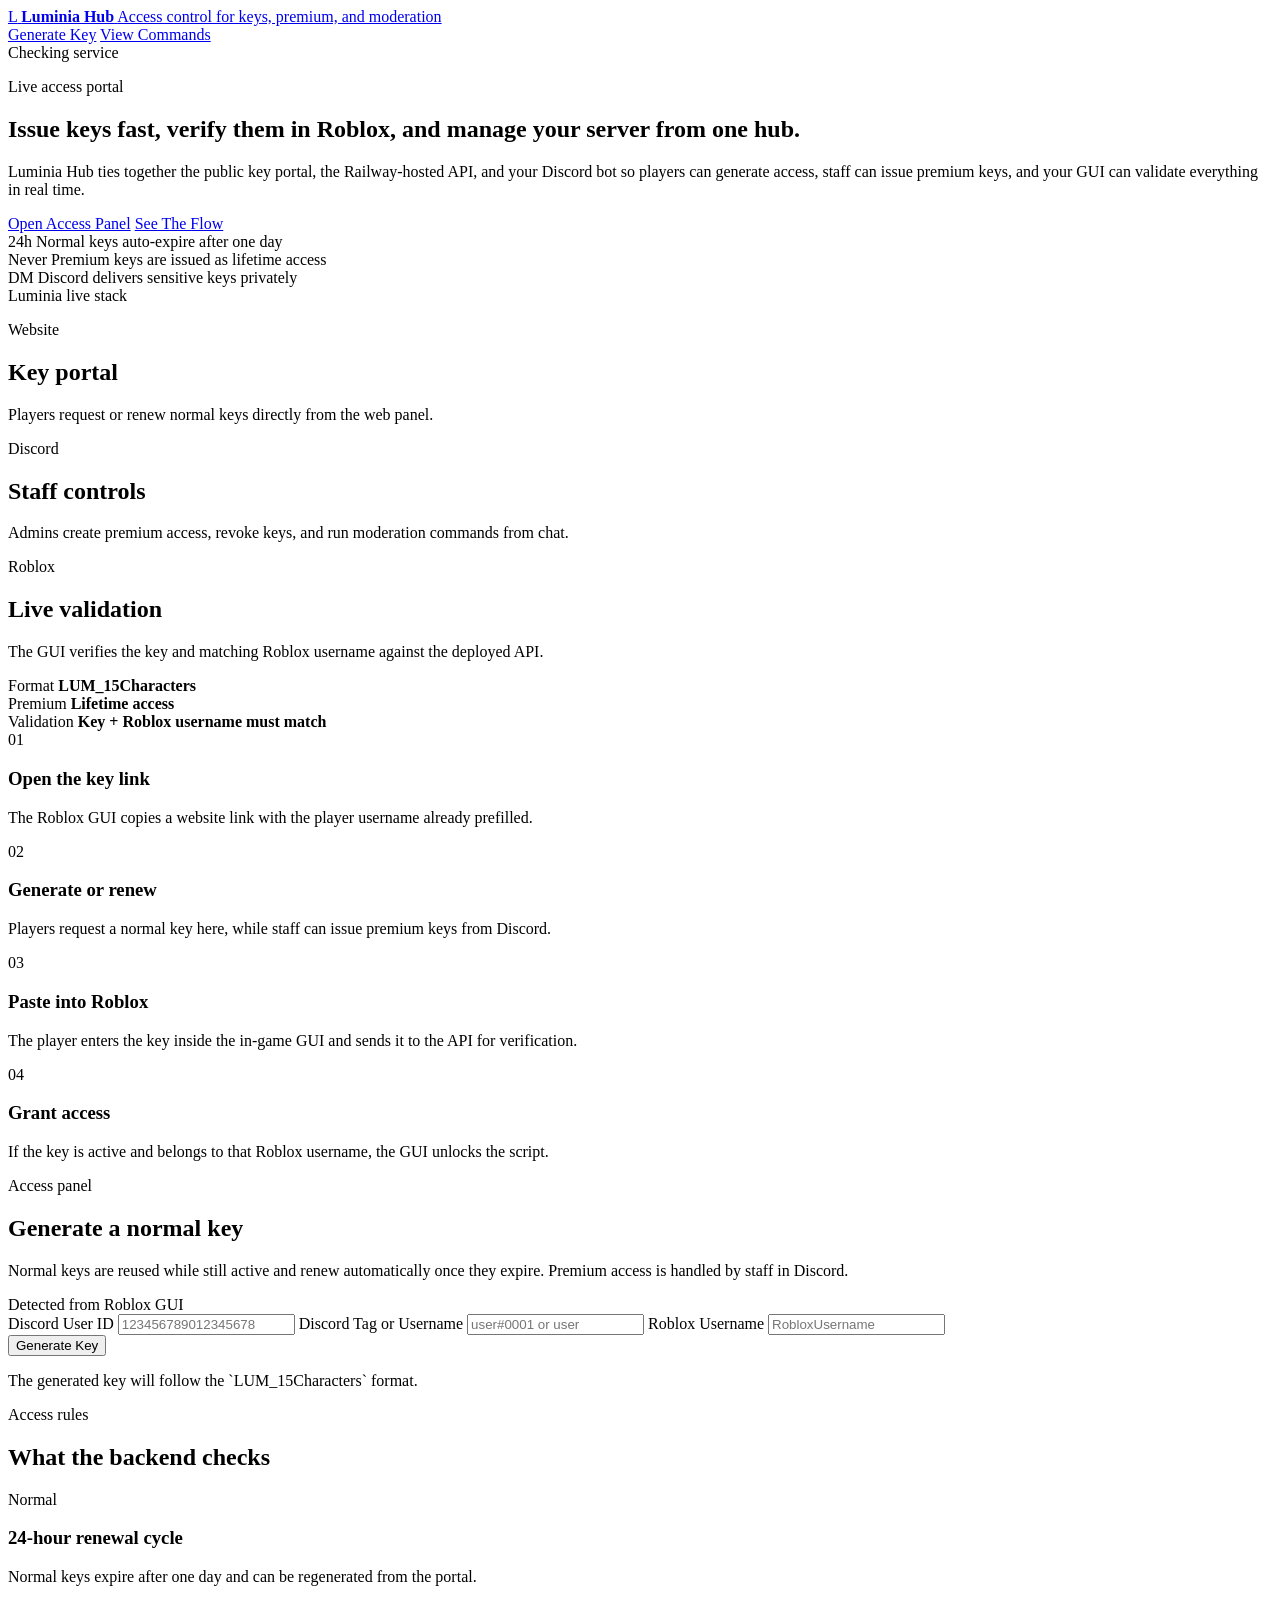
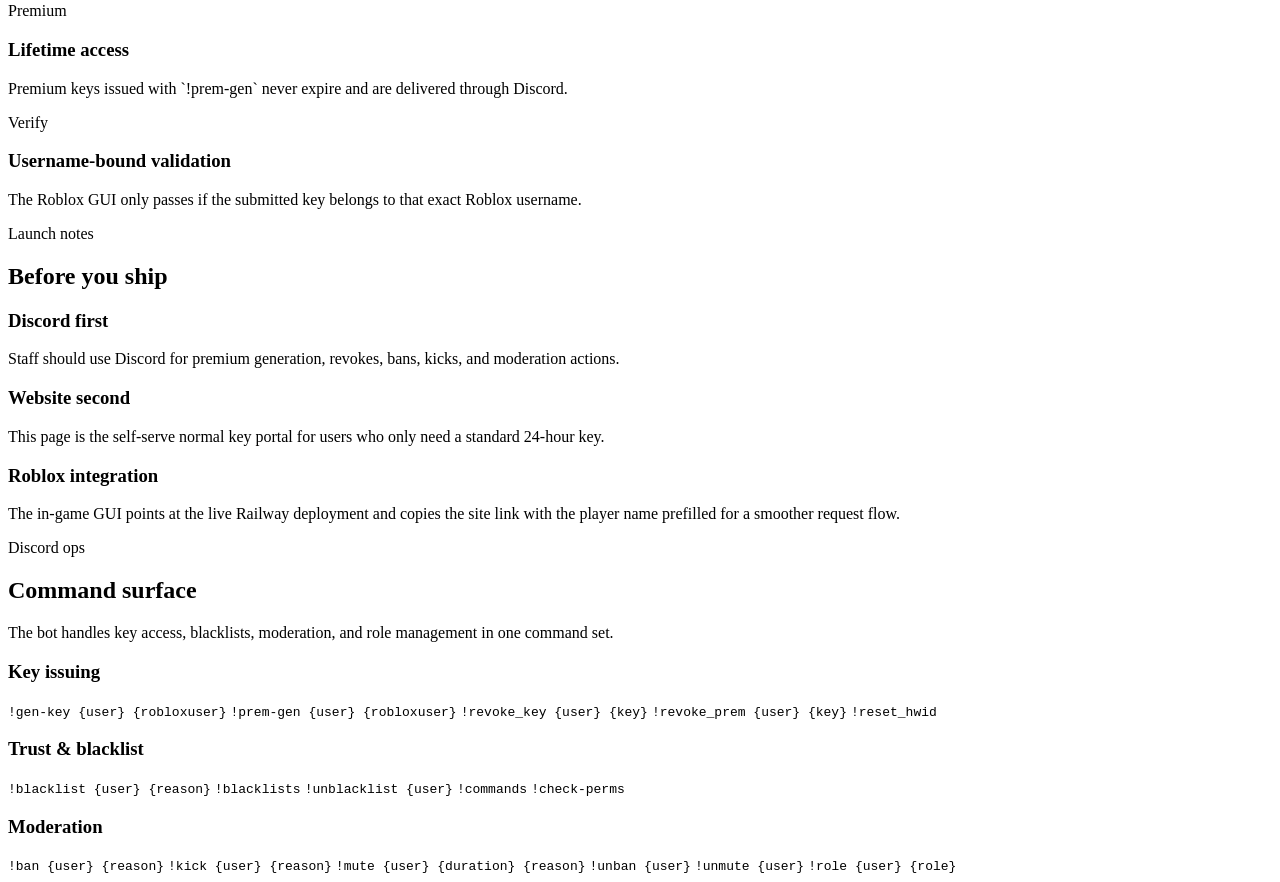
==== public/index.html @ 893cd354 "Refresh Luminia Hub website experience" ====
<!DOCTYPE html>
<html lang="en">
  <head>
    <meta charset="UTF-8" />
    <meta name="viewport" content="width=device-width, initial-scale=1.0" />
    <title>Luminia Hub</title>
    <meta
      name="description"
      content="Luminia Hub is the access portal for key generation, premium delivery, and Discord-powered moderation."
    />
    <link rel="preconnect" href="https://fonts.googleapis.com" />
    <link rel="preconnect" href="https://fonts.gstatic.com" crossorigin />
    <link
      href="https://fonts.googleapis.com/css2?family=Oxanium:wght@500;600;700;800&family=Space+Grotesk:wght@400;500;700&display=swap"
      rel="stylesheet"
    />
    <link rel="stylesheet" href="/styles.css" />
  </head>
  <body>
    <div class="page-noise"></div>
    <div class="gradient-sphere sphere-left"></div>
    <div class="gradient-sphere sphere-right"></div>

    <div class="page-shell">
      <header class="site-header">
        <a class="brand-lockup" href="/">
          <span class="brand-mark">L</span>
          <span class="brand-copy">
            <strong>Luminia Hub</strong>
            <span>Access control for keys, premium, and moderation</span>
          </span>
        </a>

        <div class="header-actions">
          <a class="link-button" href="#generate">Generate Key</a>
          <a class="link-button muted" href="#commands">View Commands</a>
          <div id="service-pill" class="service-pill loading">
            <span class="pill-dot"></span>
            <span>Checking service</span>
          </div>
        </div>
      </header>

      <main>
        <section class="hero-grid">
          <div class="hero-copy-panel reveal">
            <p class="eyebrow">Live access portal</p>
            <h1>Issue keys fast, verify them in Roblox, and manage your server from one hub.</h1>
            <p class="hero-copy">
              Luminia Hub ties together the public key portal, the Railway-hosted API, and your Discord bot so
              players can generate access, staff can issue premium keys, and your GUI can validate everything in real
              time.
            </p>

            <div class="hero-actions">
              <a class="primary-button" href="#generate">Open Access Panel</a>
              <a class="secondary-button" href="#flow">See The Flow</a>
            </div>

            <div class="stat-grid">
              <article class="stat-card">
                <span class="stat-value">24h</span>
                <span class="stat-label">Normal keys auto-expire after one day</span>
              </article>
              <article class="stat-card">
                <span class="stat-value">Never</span>
                <span class="stat-label">Premium keys are issued as lifetime access</span>
              </article>
              <article class="stat-card">
                <span class="stat-value">DM</span>
                <span class="stat-label">Discord delivers sensitive keys privately</span>
              </article>
            </div>
          </div>

          <section class="hero-console reveal delayed">
            <div class="console-window">
              <div class="console-header">
                <span class="window-dot red"></span>
                <span class="window-dot amber"></span>
                <span class="window-dot green"></span>
                <span class="window-label">Luminia live stack</span>
              </div>

              <div class="console-grid">
                <div class="console-card">
                  <p class="console-kicker">Website</p>
                  <h2>Key portal</h2>
                  <p>Players request or renew normal keys directly from the web panel.</p>
                </div>
                <div class="console-card accent">
                  <p class="console-kicker">Discord</p>
                  <h2>Staff controls</h2>
                  <p>Admins create premium access, revoke keys, and run moderation commands from chat.</p>
                </div>
                <div class="console-card">
                  <p class="console-kicker">Roblox</p>
                  <h2>Live validation</h2>
                  <p>The GUI verifies the key and matching Roblox username against the deployed API.</p>
                </div>
              </div>

              <div class="stack-trace">
                <div class="trace-line">
                  <span class="trace-label">Format</span>
                  <strong>LUM_15Characters</strong>
                </div>
                <div class="trace-line">
                  <span class="trace-label">Premium</span>
                  <strong>Lifetime access</strong>
                </div>
                <div class="trace-line">
                  <span class="trace-label">Validation</span>
                  <strong>Key + Roblox username must match</strong>
                </div>
              </div>
            </div>
          </section>
        </section>

        <section id="flow" class="flow-strip reveal delayed-more">
          <article class="flow-card">
            <span class="flow-step">01</span>
            <h3>Open the key link</h3>
            <p>The Roblox GUI copies a website link with the player username already prefilled.</p>
          </article>
          <article class="flow-card">
            <span class="flow-step">02</span>
            <h3>Generate or renew</h3>
            <p>Players request a normal key here, while staff can issue premium keys from Discord.</p>
          </article>
          <article class="flow-card">
            <span class="flow-step">03</span>
            <h3>Paste into Roblox</h3>
            <p>The player enters the key inside the in-game GUI and sends it to the API for verification.</p>
          </article>
          <article class="flow-card">
            <span class="flow-step">04</span>
            <h3>Grant access</h3>
            <p>If the key is active and belongs to that Roblox username, the GUI unlocks the script.</p>
          </article>
        </section>

        <section class="workspace-grid">
          <section id="generate" class="panel generator-panel reveal">
            <div class="panel-heading">
              <p class="panel-kicker">Access panel</p>
              <h2>Generate a normal key</h2>
              <p>
                Normal keys are reused while still active and renew automatically once they expire. Premium access is
                handled by staff in Discord.
              </p>
            </div>

            <div id="prefill-banner" class="prefill-banner hidden">
              <span class="prefill-tag">Detected from Roblox GUI</span>
              <span id="prefill-copy"></span>
            </div>

            <form id="key-form" class="form-grid">
              <label>
                <span>Discord User ID</span>
                <input id="discordUserId" name="discordUserId" placeholder="123456789012345678" required />
              </label>
              <label>
                <span>Discord Tag or Username</span>
                <input id="discordTag" name="discordTag" placeholder="user#0001 or user" required />
              </label>
              <label>
                <span>Roblox Username</span>
                <input id="robloxUser" name="robloxUser" placeholder="RobloxUsername" required />
              </label>

              <div class="form-actions">
                <button id="generate-button" type="submit">Generate Key</button>
                <p class="form-note">The generated key will follow the `LUM_15Characters` format.</p>
              </div>
            </form>

            <div id="result" class="result-card hidden"></div>
          </section>

          <div class="side-stack">
            <section class="panel info-panel reveal delayed">
              <div class="panel-heading">
                <p class="panel-kicker">Access rules</p>
                <h2>What the backend checks</h2>
              </div>

              <div class="info-list">
                <article class="info-row">
                  <span class="info-badge">Normal</span>
                  <div>
                    <h3>24-hour renewal cycle</h3>
                    <p>Normal keys expire after one day and can be regenerated from the portal.</p>
                  </div>
                </article>
                <article class="info-row">
                  <span class="info-badge premium">Premium</span>
                  <div>
                    <h3>Lifetime access</h3>
                    <p>Premium keys issued with `!prem-gen` never expire and are delivered through Discord.</p>
                  </div>
                </article>
                <article class="info-row">
                  <span class="info-badge locked">Verify</span>
                  <div>
                    <h3>Username-bound validation</h3>
                    <p>The Roblox GUI only passes if the submitted key belongs to that exact Roblox username.</p>
                  </div>
                </article>
              </div>
            </section>

            <section class="panel notes-panel reveal delayed-more">
              <div class="panel-heading">
                <p class="panel-kicker">Launch notes</p>
                <h2>Before you ship</h2>
              </div>

              <div class="note-grid">
                <article class="note-card">
                  <h3>Discord first</h3>
                  <p>Staff should use Discord for premium generation, revokes, bans, kicks, and moderation actions.</p>
                </article>
                <article class="note-card">
                  <h3>Website second</h3>
                  <p>This page is the self-serve normal key portal for users who only need a standard 24-hour key.</p>
                </article>
                <article class="note-card wide">
                  <h3>Roblox integration</h3>
                  <p>
                    The in-game GUI points at the live Railway deployment and copies the site link with the player
                    name prefilled for a smoother request flow.
                  </p>
                </article>
              </div>
            </section>
          </div>
        </section>

        <section id="commands" class="panel command-section reveal">
          <div class="panel-heading">
            <p class="panel-kicker">Discord ops</p>
            <h2>Command surface</h2>
            <p>The bot handles key access, blacklists, moderation, and role management in one command set.</p>
          </div>

          <div class="command-columns">
            <article class="command-cluster">
              <h3>Key issuing</h3>
              <code>!gen-key {user} {robloxuser}</code>
              <code>!prem-gen {user} {robloxuser}</code>
              <code>!revoke_key {user} {key}</code>
              <code>!revoke_prem {user} {key}</code>
              <code>!reset_hwid</code>
            </article>

            <article class="command-cluster">
              <h3>Trust & blacklist</h3>
              <code>!blacklist {user} {reason}</code>
              <code>!blacklists</code>
              <code>!unblacklist {user}</code>
              <code>!commands</code>
              <code>!check-perms</code>
            </article>

            <article class="command-cluster">
              <h3>Moderation</h3>
              <code>!ban {user} {reason}</code>
              <code>!kick {user} {reason}</code>
              <code>!mute {user} {duration} {reason}</code>
              <code>!unban {user}</code>
              <code>!unmute {user}</code>
              <code>!role {user} {role}</code>
            </article>
          </div>
        </section>
      </main>
    </div>

    <script src="/app.js"></script>
  </body>
  </html>
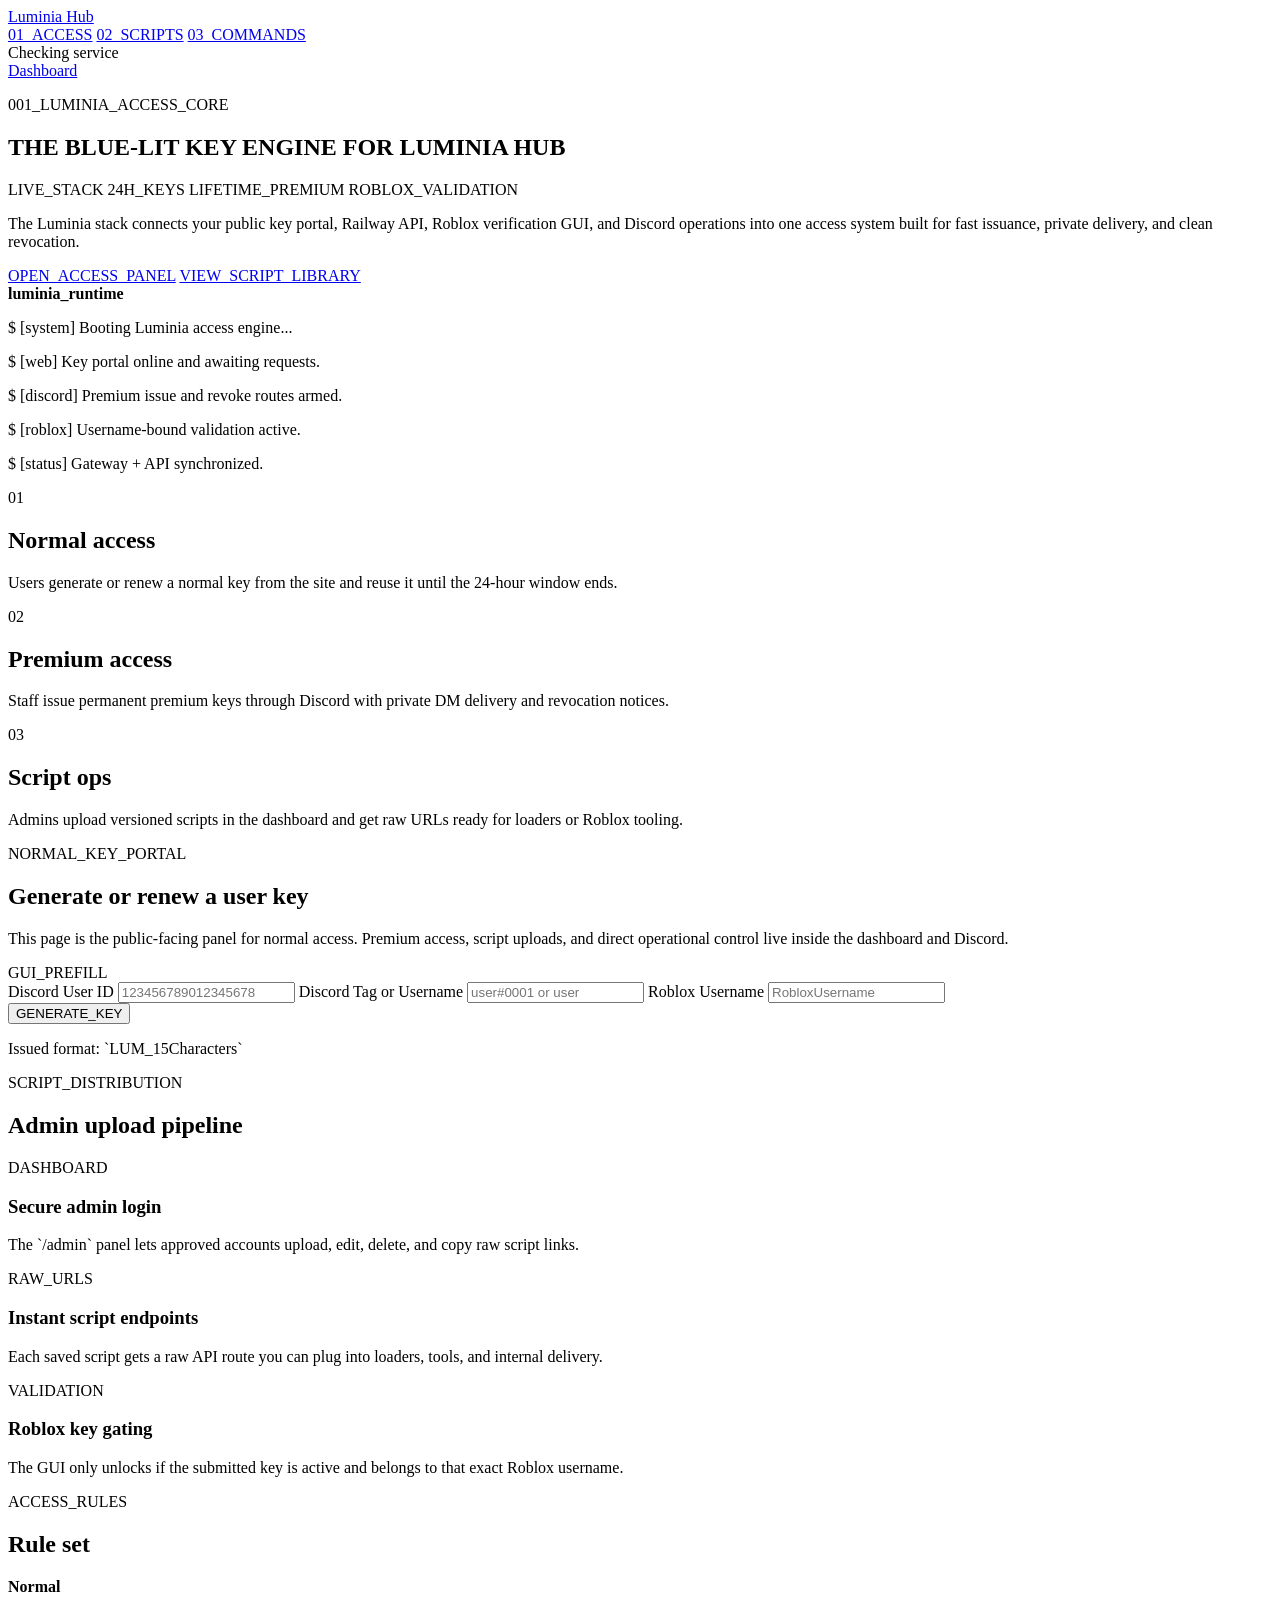
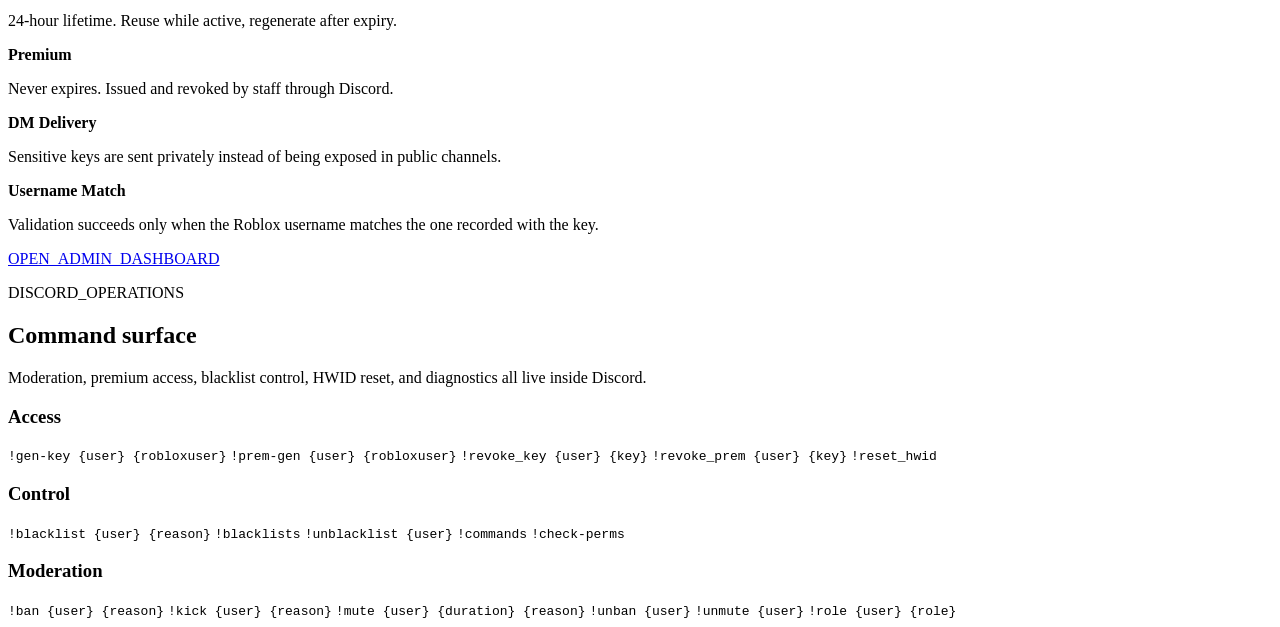
==== commit b066544b: "Build script library experience" ====
--- a/public/index.html
+++ b/public/index.html
@@ -6,158 +6,122 @@
     <title>Luminia Hub</title>
     <meta
       name="description"
-      content="Luminia Hub is the access portal for key generation, premium delivery, and Discord-powered moderation."
+      content="Luminia Hub is the blue-lit access engine for web keys, Discord administration, and Roblox validation."
     />
     <link rel="preconnect" href="https://fonts.googleapis.com" />
     <link rel="preconnect" href="https://fonts.gstatic.com" crossorigin />
     <link
-      href="https://fonts.googleapis.com/css2?family=Oxanium:wght@500;600;700;800&family=Space+Grotesk:wght@400;500;700&display=swap"
+      href="https://fonts.googleapis.com/css2?family=Oxanium:wght@500;600;700;800&family=Space+Grotesk:wght@400;500;700&family=Space+Mono:wght@400;700&display=swap"
       rel="stylesheet"
     />
     <link rel="stylesheet" href="/styles.css" />
   </head>
   <body>
-    <div class="page-noise"></div>
-    <div class="gradient-sphere sphere-left"></div>
-    <div class="gradient-sphere sphere-right"></div>
+    <div class="grid-overlay"></div>
+    <div class="blue-glow glow-left"></div>
+    <div class="blue-glow glow-right"></div>
 
     <div class="page-shell">
-      <header class="site-header">
-        <a class="brand-lockup" href="/">
-          <span class="brand-mark">L</span>
-          <span class="brand-copy">
-            <strong>Luminia Hub</strong>
-            <span>Access control for keys, premium, and moderation</span>
-          </span>
+      <header class="topbar">
+        <a class="brand" href="/">
+          <span class="brand-square"></span>
+          <span>Luminia Hub</span>
         </a>
 
-        <div class="header-actions">
-          <a class="link-button" href="#generate">Generate Key</a>
-          <a class="link-button muted" href="#commands">View Commands</a>
+        <nav class="topnav">
+          <a href="#access">01_ACCESS</a>
+          <a href="/scripts">02_SCRIPTS</a>
+          <a href="#commands">03_COMMANDS</a>
+        </nav>
+
+        <div class="topbar-actions">
           <div id="service-pill" class="service-pill loading">
             <span class="pill-dot"></span>
             <span>Checking service</span>
           </div>
+          <a class="dashboard-button" href="/admin">Dashboard</a>
         </div>
       </header>
 
       <main>
         <section class="hero-grid">
-          <div class="hero-copy-panel reveal">
-            <p class="eyebrow">Live access portal</p>
-            <h1>Issue keys fast, verify them in Roblox, and manage your server from one hub.</h1>
-            <p class="hero-copy">
-              Luminia Hub ties together the public key portal, the Railway-hosted API, and your Discord bot so
-              players can generate access, staff can issue premium keys, and your GUI can validate everything in real
-              time.
+          <div class="hero-copy reveal">
+            <p class="eyebrow">001_LUMINIA_ACCESS_CORE</p>
+            <h1>THE BLUE-LIT KEY ENGINE FOR LUMINIA HUB</h1>
+
+            <div class="hero-meta">
+              <span class="meta-live">LIVE_STACK</span>
+              <span>24H_KEYS</span>
+              <span>LIFETIME_PREMIUM</span>
+              <span>ROBLOX_VALIDATION</span>
+            </div>
+
+            <p class="hero-paragraph">
+              The Luminia stack connects your public key portal, Railway API, Roblox verification GUI, and Discord
+              operations into one access system built for fast issuance, private delivery, and clean revocation.
             </p>
 
             <div class="hero-actions">
-              <a class="primary-button" href="#generate">Open Access Panel</a>
-              <a class="secondary-button" href="#flow">See The Flow</a>
-            </div>
-
-            <div class="stat-grid">
-              <article class="stat-card">
-                <span class="stat-value">24h</span>
-                <span class="stat-label">Normal keys auto-expire after one day</span>
-              </article>
-              <article class="stat-card">
-                <span class="stat-value">Never</span>
-                <span class="stat-label">Premium keys are issued as lifetime access</span>
-              </article>
-              <article class="stat-card">
-                <span class="stat-value">DM</span>
-                <span class="stat-label">Discord delivers sensitive keys privately</span>
-              </article>
-            </div>
-          </div>
-
-          <section class="hero-console reveal delayed">
-            <div class="console-window">
-              <div class="console-header">
-                <span class="window-dot red"></span>
-                <span class="window-dot amber"></span>
-                <span class="window-dot green"></span>
-                <span class="window-label">Luminia live stack</span>
-              </div>
-
-              <div class="console-grid">
-                <div class="console-card">
-                  <p class="console-kicker">Website</p>
-                  <h2>Key portal</h2>
-                  <p>Players request or renew normal keys directly from the web panel.</p>
-                </div>
-                <div class="console-card accent">
-                  <p class="console-kicker">Discord</p>
-                  <h2>Staff controls</h2>
-                  <p>Admins create premium access, revoke keys, and run moderation commands from chat.</p>
-                </div>
-                <div class="console-card">
-                  <p class="console-kicker">Roblox</p>
-                  <h2>Live validation</h2>
-                  <p>The GUI verifies the key and matching Roblox username against the deployed API.</p>
-                </div>
-              </div>
-
-              <div class="stack-trace">
-                <div class="trace-line">
-                  <span class="trace-label">Format</span>
-                  <strong>LUM_15Characters</strong>
-                </div>
-                <div class="trace-line">
-                  <span class="trace-label">Premium</span>
-                  <strong>Lifetime access</strong>
-                </div>
-                <div class="trace-line">
-                  <span class="trace-label">Validation</span>
-                  <strong>Key + Roblox username must match</strong>
-                </div>
-              </div>
-            </div>
-          </section>
-        </section>
-
-        <section id="flow" class="flow-strip reveal delayed-more">
-          <article class="flow-card">
-            <span class="flow-step">01</span>
-            <h3>Open the key link</h3>
-            <p>The Roblox GUI copies a website link with the player username already prefilled.</p>
+              <a class="primary-button" href="#access">OPEN_ACCESS_PANEL</a>
+              <a class="secondary-button" href="/scripts">VIEW_SCRIPT_LIBRARY</a>
+            </div>
+          </div>
+
+          <aside class="hero-terminal reveal delayed">
+            <div class="terminal-window">
+              <div class="terminal-topbar">
+                <span class="terminal-dot"></span>
+                <span class="terminal-dot"></span>
+                <span class="terminal-dot"></span>
+                <strong>luminia_runtime</strong>
+              </div>
+
+              <div class="terminal-body">
+                <p>$ [system] Booting Luminia access engine...</p>
+                <p>$ [web] Key portal online and awaiting requests.</p>
+                <p>$ [discord] Premium issue and revoke routes armed.</p>
+                <p>$ [roblox] Username-bound validation active.</p>
+                <p class="terminal-success">$ [status] Gateway + API synchronized.</p>
+              </div>
+            </div>
+          </aside>
+        </section>
+
+        <section class="feature-strip reveal delayed-more">
+          <article class="feature-card">
+            <span>01</span>
+            <h2>Normal access</h2>
+            <p>Users generate or renew a normal key from the site and reuse it until the 24-hour window ends.</p>
           </article>
-          <article class="flow-card">
-            <span class="flow-step">02</span>
-            <h3>Generate or renew</h3>
-            <p>Players request a normal key here, while staff can issue premium keys from Discord.</p>
+          <article class="feature-card">
+            <span>02</span>
+            <h2>Premium access</h2>
+            <p>Staff issue permanent premium keys through Discord with private DM delivery and revocation notices.</p>
           </article>
-          <article class="flow-card">
-            <span class="flow-step">03</span>
-            <h3>Paste into Roblox</h3>
-            <p>The player enters the key inside the in-game GUI and sends it to the API for verification.</p>
+          <article class="feature-card">
+            <span>03</span>
+            <h2>Script ops</h2>
+            <p>Admins upload versioned scripts in the dashboard and get raw URLs ready for loaders or Roblox tooling.</p>
           </article>
-          <article class="flow-card">
-            <span class="flow-step">04</span>
-            <h3>Grant access</h3>
-            <p>If the key is active and belongs to that Roblox username, the GUI unlocks the script.</p>
-          </article>
-        </section>
-
-        <section class="workspace-grid">
-          <section id="generate" class="panel generator-panel reveal">
-            <div class="panel-heading">
-              <p class="panel-kicker">Access panel</p>
-              <h2>Generate a normal key</h2>
+        </section>
+
+        <section id="access" class="content-grid">
+          <section class="panel access-panel reveal">
+            <div class="panel-head">
+              <p class="eyebrow">NORMAL_KEY_PORTAL</p>
+              <h2>Generate or renew a user key</h2>
               <p>
-                Normal keys are reused while still active and renew automatically once they expire. Premium access is
-                handled by staff in Discord.
+                This page is the public-facing panel for normal access. Premium access, script uploads, and direct
+                operational control live inside the dashboard and Discord.
               </p>
             </div>
 
             <div id="prefill-banner" class="prefill-banner hidden">
-              <span class="prefill-tag">Detected from Roblox GUI</span>
+              <span class="prefill-tag">GUI_PREFILL</span>
               <span id="prefill-copy"></span>
             </div>
 
-            <form id="key-form" class="form-grid">
+            <form id="key-form" class="access-form">
               <label>
                 <span>Discord User ID</span>
                 <input id="discordUserId" name="discordUserId" placeholder="123456789012345678" required />
@@ -172,83 +136,82 @@
               </label>
 
               <div class="form-actions">
-                <button id="generate-button" type="submit">Generate Key</button>
-                <p class="form-note">The generated key will follow the `LUM_15Characters` format.</p>
+                <button id="generate-button" type="submit">GENERATE_KEY</button>
+                <p class="form-note">Issued format: `LUM_15Characters`</p>
               </div>
             </form>
 
             <div id="result" class="result-card hidden"></div>
           </section>
 
-          <div class="side-stack">
-            <section class="panel info-panel reveal delayed">
-              <div class="panel-heading">
-                <p class="panel-kicker">Access rules</p>
-                <h2>What the backend checks</h2>
-              </div>
-
-              <div class="info-list">
-                <article class="info-row">
-                  <span class="info-badge">Normal</span>
-                  <div>
-                    <h3>24-hour renewal cycle</h3>
-                    <p>Normal keys expire after one day and can be regenerated from the portal.</p>
-                  </div>
-                </article>
-                <article class="info-row">
-                  <span class="info-badge premium">Premium</span>
-                  <div>
-                    <h3>Lifetime access</h3>
-                    <p>Premium keys issued with `!prem-gen` never expire and are delivered through Discord.</p>
-                  </div>
-                </article>
-                <article class="info-row">
-                  <span class="info-badge locked">Verify</span>
-                  <div>
-                    <h3>Username-bound validation</h3>
-                    <p>The Roblox GUI only passes if the submitted key belongs to that exact Roblox username.</p>
-                  </div>
+          <div class="stacked-panels">
+            <section id="distribution" class="panel reveal delayed">
+              <div class="panel-head">
+                <p class="eyebrow">SCRIPT_DISTRIBUTION</p>
+                <h2>Admin upload pipeline</h2>
+              </div>
+
+              <div class="distribution-list">
+                <article>
+                  <span class="distribution-tag">DASHBOARD</span>
+                  <h3>Secure admin login</h3>
+                <p>The `/admin` panel lets approved accounts upload, edit, delete, and copy raw script links.</p>
+              </article>
+              <article>
+                <span class="distribution-tag">RAW_URLS</span>
+                <h3>Instant script endpoints</h3>
+                  <p>Each saved script gets a raw API route you can plug into loaders, tools, and internal delivery.</p>
+                </article>
+                <article>
+                  <span class="distribution-tag">VALIDATION</span>
+                  <h3>Roblox key gating</h3>
+                  <p>The GUI only unlocks if the submitted key is active and belongs to that exact Roblox username.</p>
                 </article>
               </div>
             </section>
 
-            <section class="panel notes-panel reveal delayed-more">
-              <div class="panel-heading">
-                <p class="panel-kicker">Launch notes</p>
-                <h2>Before you ship</h2>
-              </div>
-
-              <div class="note-grid">
-                <article class="note-card">
-                  <h3>Discord first</h3>
-                  <p>Staff should use Discord for premium generation, revokes, bans, kicks, and moderation actions.</p>
-                </article>
-                <article class="note-card">
-                  <h3>Website second</h3>
-                  <p>This page is the self-serve normal key portal for users who only need a standard 24-hour key.</p>
-                </article>
-                <article class="note-card wide">
-                  <h3>Roblox integration</h3>
-                  <p>
-                    The in-game GUI points at the live Railway deployment and copies the site link with the player
-                    name prefilled for a smoother request flow.
-                  </p>
-                </article>
+            <section class="panel reveal delayed-more">
+              <div class="panel-head">
+                <p class="eyebrow">ACCESS_RULES</p>
+                <h2>Rule set</h2>
+              </div>
+
+              <div class="rule-grid">
+                <article>
+                  <strong>Normal</strong>
+                  <p>24-hour lifetime. Reuse while active, regenerate after expiry.</p>
+                </article>
+                <article>
+                  <strong>Premium</strong>
+                  <p>Never expires. Issued and revoked by staff through Discord.</p>
+                </article>
+                <article>
+                  <strong>DM Delivery</strong>
+                  <p>Sensitive keys are sent privately instead of being exposed in public channels.</p>
+                </article>
+                <article>
+                  <strong>Username Match</strong>
+                  <p>Validation succeeds only when the Roblox username matches the one recorded with the key.</p>
+                </article>
+              </div>
+
+              <div class="form-actions">
+                <a class="secondary-button" href="/admin">OPEN_ADMIN_DASHBOARD</a>
               </div>
             </section>
           </div>
         </section>
 
-        <section id="commands" class="panel command-section reveal">
-          <div class="panel-heading">
-            <p class="panel-kicker">Discord ops</p>
+        <section id="commands" class="panel command-panel reveal">
+          <div class="panel-head">
+            <p class="eyebrow">DISCORD_OPERATIONS</p>
             <h2>Command surface</h2>
-            <p>The bot handles key access, blacklists, moderation, and role management in one command set.</p>
-          </div>
-
-          <div class="command-columns">
-            <article class="command-cluster">
-              <h3>Key issuing</h3>
+            <p>Moderation, premium access, blacklist control, HWID reset, and diagnostics all live inside Discord.</p>
+          </div>
+
+          <div class="command-grid">
+            <article class="command-block">
+              <h3>Access</h3>
               <code>!gen-key {user} {robloxuser}</code>
               <code>!prem-gen {user} {robloxuser}</code>
               <code>!revoke_key {user} {key}</code>
@@ -256,8 +219,8 @@
               <code>!reset_hwid</code>
             </article>
 
-            <article class="command-cluster">
-              <h3>Trust & blacklist</h3>
+            <article class="command-block">
+              <h3>Control</h3>
               <code>!blacklist {user} {reason}</code>
               <code>!blacklists</code>
               <code>!unblacklist {user}</code>
@@ -265,7 +228,7 @@
               <code>!check-perms</code>
             </article>
 
-            <article class="command-cluster">
+            <article class="command-block">
               <h3>Moderation</h3>
               <code>!ban {user} {reason}</code>
               <code>!kick {user} {reason}</code>
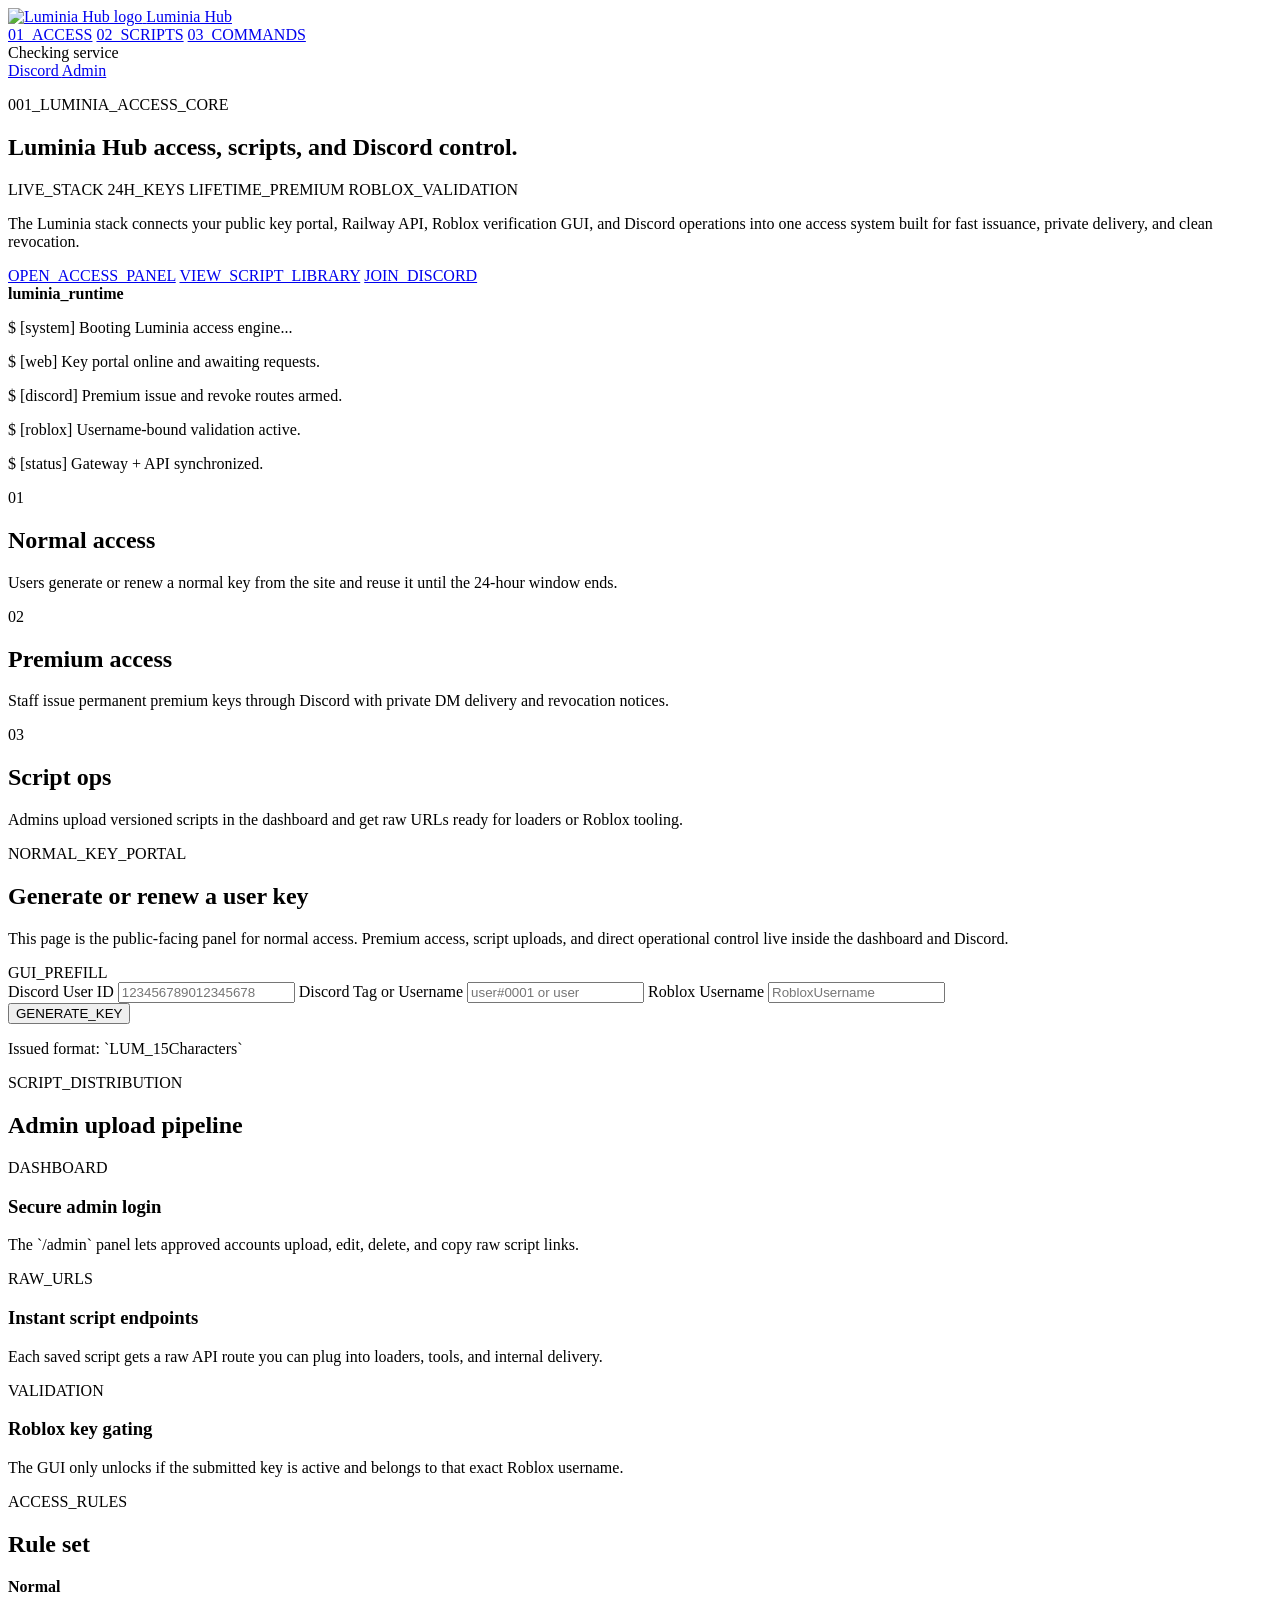
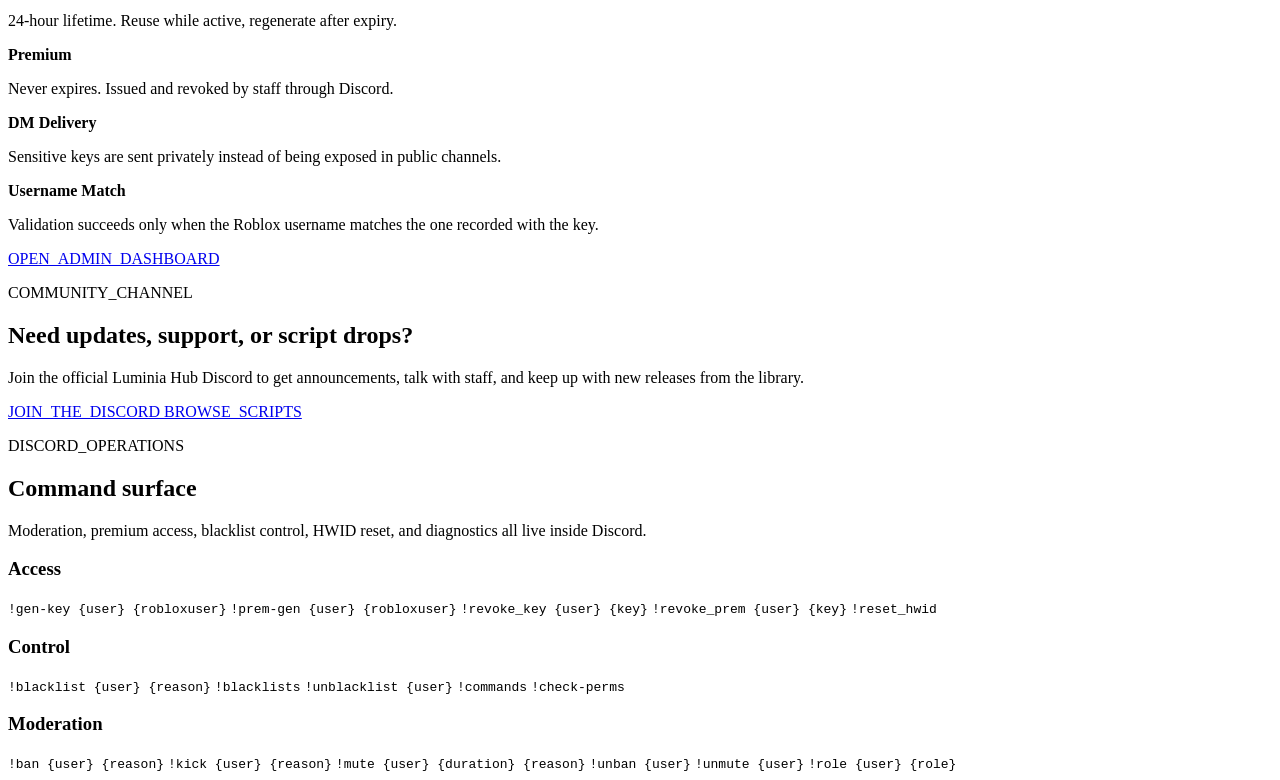
==== commit b341374e: "Add Luminia logo to site branding" ====
--- a/public/index.html
+++ b/public/index.html
@@ -14,6 +14,8 @@
       href="https://fonts.googleapis.com/css2?family=Oxanium:wght@500;600;700;800&family=Space+Grotesk:wght@400;500;700&family=Space+Mono:wght@400;700&display=swap"
       rel="stylesheet"
     />
+    <link rel="icon" type="image/png" href="/assets/luminia-logo.png" />
+    <link rel="apple-touch-icon" href="/assets/luminia-logo.png" />
     <link rel="stylesheet" href="/styles.css" />
   </head>
   <body>
@@ -24,7 +26,7 @@
     <div class="page-shell">
       <header class="topbar">
         <a class="brand" href="/">
-          <span class="brand-square"></span>
+          <img class="brand-logo" src="/assets/luminia-logo.png" alt="Luminia Hub logo" />
           <span>Luminia Hub</span>
         </a>
 
@@ -39,15 +41,18 @@
             <span class="pill-dot"></span>
             <span>Checking service</span>
           </div>
-          <a class="dashboard-button" href="/admin">Dashboard</a>
+          <a class="top-action-button" href="https://discord.gg/vFdWTQ3uKC" target="_blank" rel="noreferrer">
+            Discord
+          </a>
+          <a class="dashboard-button" href="/admin">Admin</a>
         </div>
       </header>
 
       <main>
         <section class="hero-grid">
-          <div class="hero-copy reveal">
+          <div class="hero-copy" data-reveal>
             <p class="eyebrow">001_LUMINIA_ACCESS_CORE</p>
-            <h1>THE BLUE-LIT KEY ENGINE FOR LUMINIA HUB</h1>
+            <h1>Luminia Hub access, scripts, and Discord control.</h1>
 
             <div class="hero-meta">
               <span class="meta-live">LIVE_STACK</span>
@@ -64,10 +69,18 @@
             <div class="hero-actions">
               <a class="primary-button" href="#access">OPEN_ACCESS_PANEL</a>
               <a class="secondary-button" href="/scripts">VIEW_SCRIPT_LIBRARY</a>
-            </div>
-          </div>
-
-          <aside class="hero-terminal reveal delayed">
+              <a
+                class="secondary-button"
+                href="https://discord.gg/vFdWTQ3uKC"
+                target="_blank"
+                rel="noreferrer"
+              >
+                JOIN_DISCORD
+              </a>
+            </div>
+          </div>
+
+          <aside class="hero-terminal" data-reveal>
             <div class="terminal-window">
               <div class="terminal-topbar">
                 <span class="terminal-dot"></span>
@@ -76,29 +89,44 @@
                 <strong>luminia_runtime</strong>
               </div>
 
-              <div class="terminal-body">
-                <p>$ [system] Booting Luminia access engine...</p>
-                <p>$ [web] Key portal online and awaiting requests.</p>
-                <p>$ [discord] Premium issue and revoke routes armed.</p>
-                <p>$ [roblox] Username-bound validation active.</p>
-                <p class="terminal-success">$ [status] Gateway + API synchronized.</p>
+              <div class="terminal-body" id="terminal-body">
+                <p data-terminal-line data-text="$ [system] Booting Luminia access engine...">
+                  $ [system] Booting Luminia access engine...
+                </p>
+                <p data-terminal-line data-text="$ [web] Key portal online and awaiting requests.">
+                  $ [web] Key portal online and awaiting requests.
+                </p>
+                <p data-terminal-line data-text="$ [discord] Premium issue and revoke routes armed.">
+                  $ [discord] Premium issue and revoke routes armed.
+                </p>
+                <p data-terminal-line data-text="$ [roblox] Username-bound validation active.">
+                  $ [roblox] Username-bound validation active.
+                </p>
+                <p
+                  class="terminal-success"
+                  data-terminal-line
+                  data-text="$ [status] Gateway + API synchronized."
+                >
+                  $ [status] Gateway + API synchronized.
+                </p>
+                <div class="terminal-cursor" aria-hidden="true"></div>
               </div>
             </div>
           </aside>
         </section>
 
-        <section class="feature-strip reveal delayed-more">
-          <article class="feature-card">
+        <section class="feature-strip">
+          <article class="feature-card" data-reveal>
             <span>01</span>
             <h2>Normal access</h2>
             <p>Users generate or renew a normal key from the site and reuse it until the 24-hour window ends.</p>
           </article>
-          <article class="feature-card">
+          <article class="feature-card" data-reveal>
             <span>02</span>
             <h2>Premium access</h2>
             <p>Staff issue permanent premium keys through Discord with private DM delivery and revocation notices.</p>
           </article>
-          <article class="feature-card">
+          <article class="feature-card" data-reveal>
             <span>03</span>
             <h2>Script ops</h2>
             <p>Admins upload versioned scripts in the dashboard and get raw URLs ready for loaders or Roblox tooling.</p>
@@ -106,7 +134,7 @@
         </section>
 
         <section id="access" class="content-grid">
-          <section class="panel access-panel reveal">
+          <section class="panel access-panel" data-reveal>
             <div class="panel-head">
               <p class="eyebrow">NORMAL_KEY_PORTAL</p>
               <h2>Generate or renew a user key</h2>
@@ -145,7 +173,7 @@
           </section>
 
           <div class="stacked-panels">
-            <section id="distribution" class="panel reveal delayed">
+            <section id="distribution" class="panel" data-reveal>
               <div class="panel-head">
                 <p class="eyebrow">SCRIPT_DISTRIBUTION</p>
                 <h2>Admin upload pipeline</h2>
@@ -170,7 +198,7 @@
               </div>
             </section>
 
-            <section class="panel reveal delayed-more">
+            <section class="panel" data-reveal>
               <div class="panel-head">
                 <p class="eyebrow">ACCESS_RULES</p>
                 <h2>Rule set</h2>
@@ -202,7 +230,25 @@
           </div>
         </section>
 
-        <section id="commands" class="panel command-panel reveal">
+        <section class="panel community-panel" data-reveal>
+          <div class="community-copy">
+            <p class="eyebrow">COMMUNITY_CHANNEL</p>
+            <h2>Need updates, support, or script drops?</h2>
+            <p>
+              Join the official Luminia Hub Discord to get announcements, talk with staff, and keep up with new
+              releases from the library.
+            </p>
+          </div>
+
+          <div class="community-actions">
+            <a class="primary-button" href="https://discord.gg/vFdWTQ3uKC" target="_blank" rel="noreferrer">
+              JOIN_THE_DISCORD
+            </a>
+            <a class="secondary-button" href="/scripts">BROWSE_SCRIPTS</a>
+          </div>
+        </section>
+
+        <section id="commands" class="panel command-panel" data-reveal>
           <div class="panel-head">
             <p class="eyebrow">DISCORD_OPERATIONS</p>
             <h2>Command surface</h2>
@@ -210,7 +256,7 @@
           </div>
 
           <div class="command-grid">
-            <article class="command-block">
+            <article class="command-block" data-reveal>
               <h3>Access</h3>
               <code>!gen-key {user} {robloxuser}</code>
               <code>!prem-gen {user} {robloxuser}</code>
@@ -219,7 +265,7 @@
               <code>!reset_hwid</code>
             </article>
 
-            <article class="command-block">
+            <article class="command-block" data-reveal>
               <h3>Control</h3>
               <code>!blacklist {user} {reason}</code>
               <code>!blacklists</code>
@@ -228,7 +274,7 @@
               <code>!check-perms</code>
             </article>
 
-            <article class="command-block">
+            <article class="command-block" data-reveal>
               <h3>Moderation</h3>
               <code>!ban {user} {reason}</code>
               <code>!kick {user} {reason}</code>
@@ -242,6 +288,7 @@
       </main>
     </div>
 
+    <script src="/site.js"></script>
     <script src="/app.js"></script>
   </body>
-  </html>
+</html>
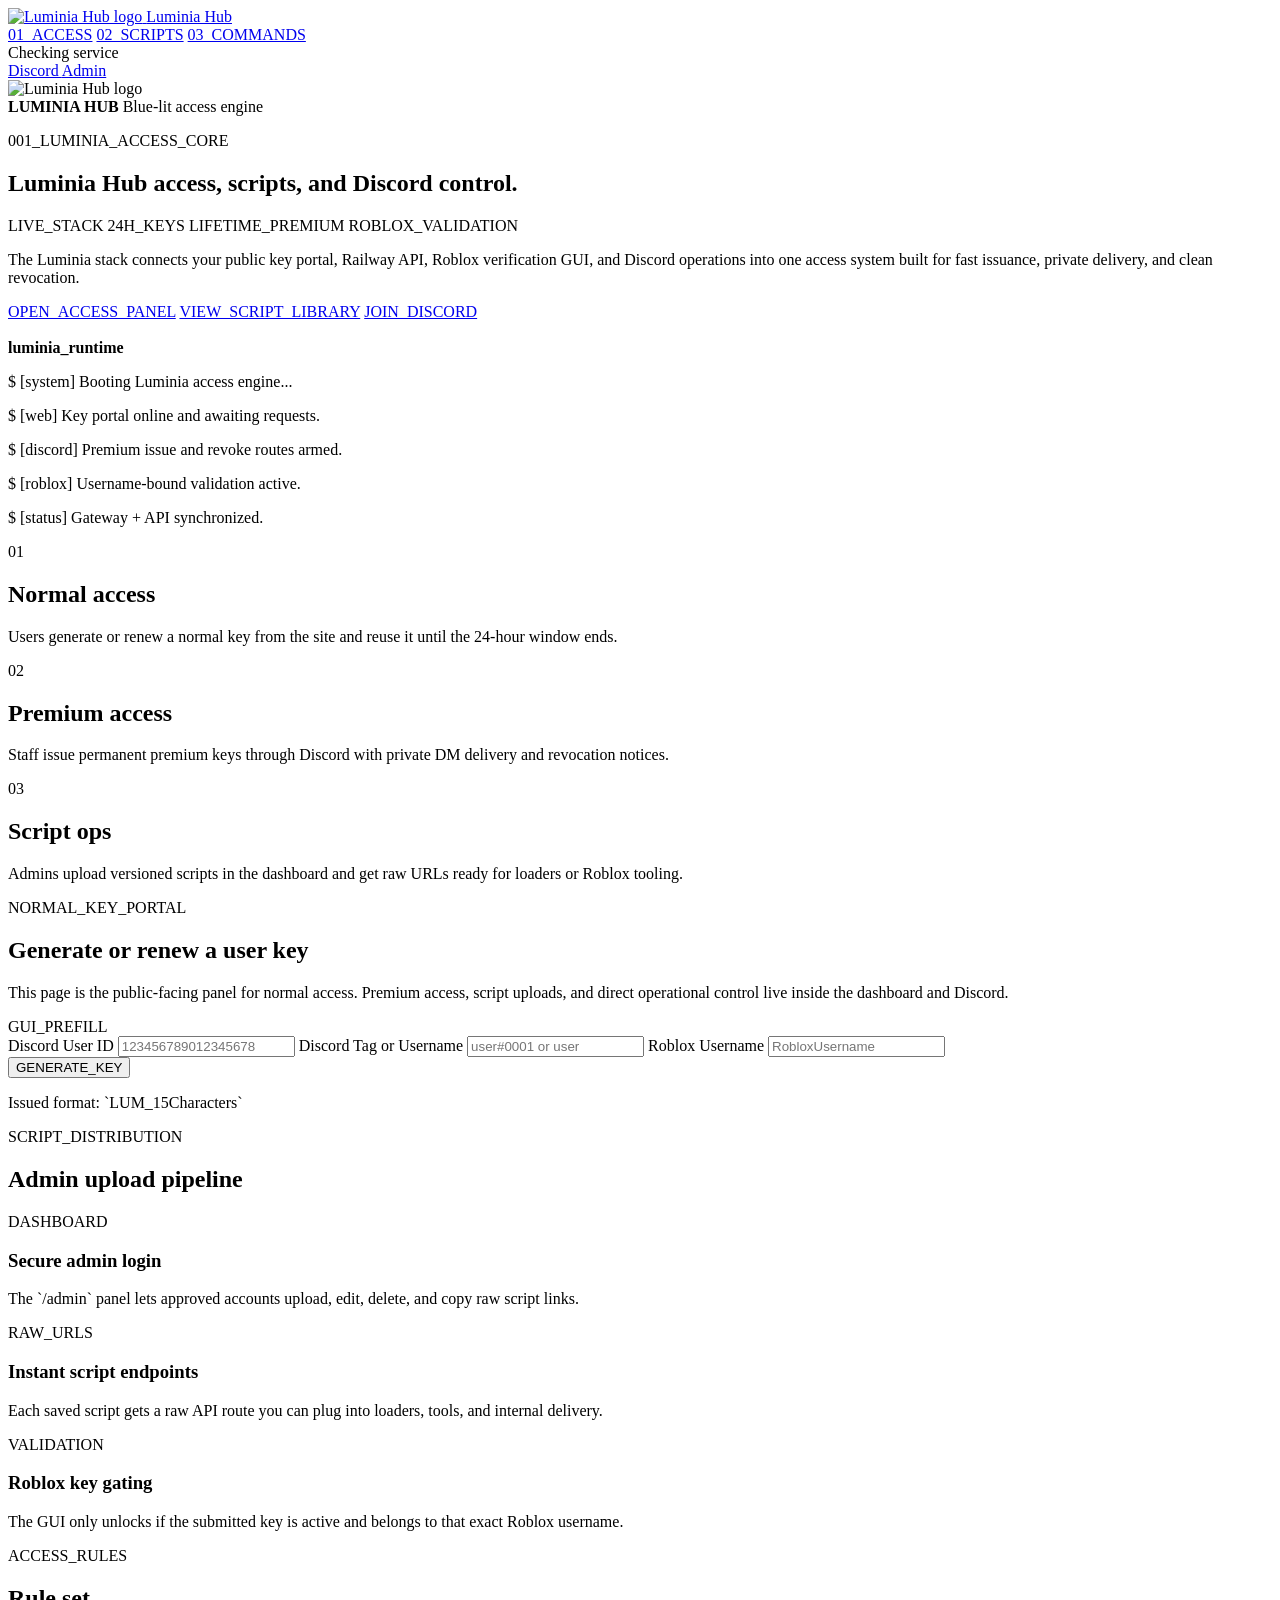
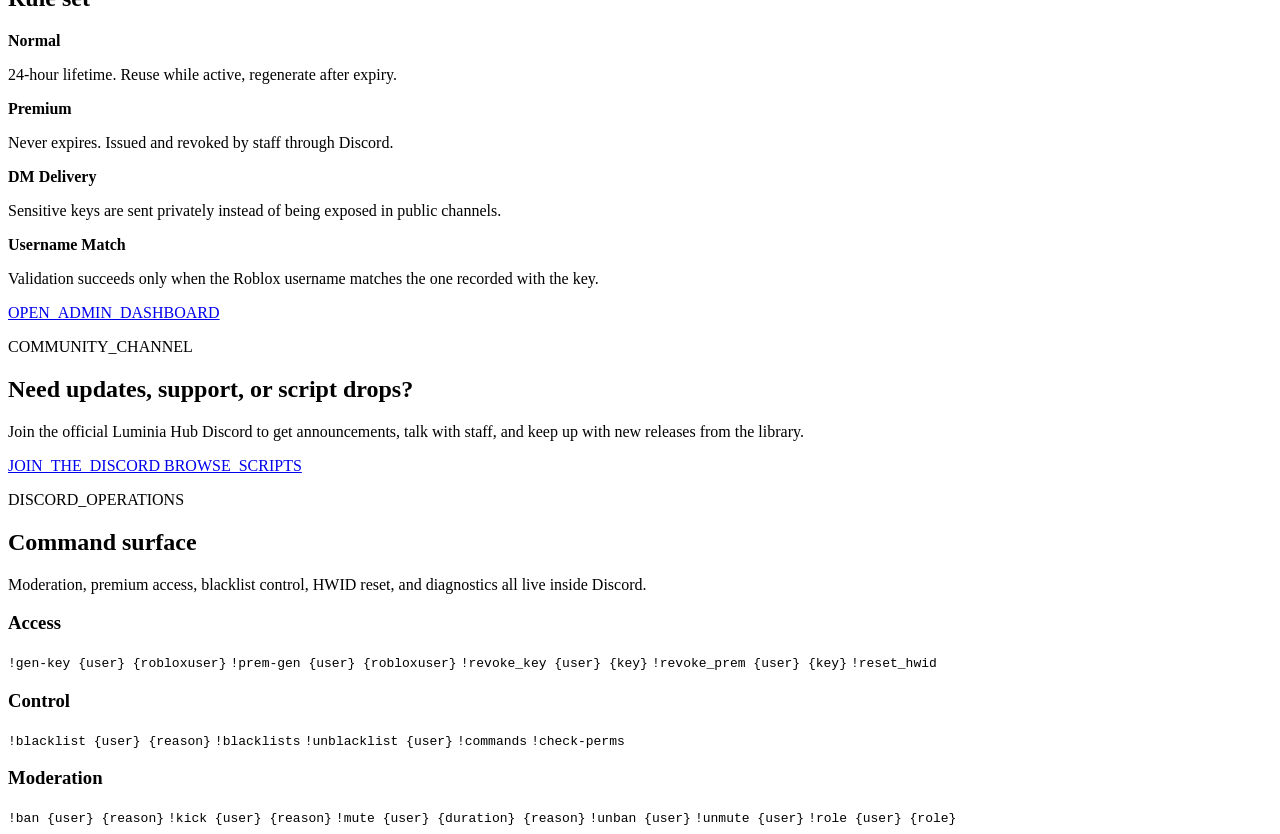
==== commit e63cb629: "Deepen logo branding across pages" ====
--- a/public/index.html
+++ b/public/index.html
@@ -51,6 +51,13 @@
       <main>
         <section class="hero-grid">
           <div class="hero-copy" data-reveal>
+            <div class="hero-brand-panel">
+              <img class="hero-brand-logo" src="/assets/luminia-logo.png" alt="Luminia Hub logo" />
+              <div>
+                <strong>LUMINIA HUB</strong>
+                <span>Blue-lit access engine</span>
+              </div>
+            </div>
             <p class="eyebrow">001_LUMINIA_ACCESS_CORE</p>
             <h1>Luminia Hub access, scripts, and Discord control.</h1>
 
@@ -82,6 +89,7 @@
 
           <aside class="hero-terminal" data-reveal>
             <div class="terminal-window">
+              <img class="terminal-watermark" src="/assets/luminia-logo.png" alt="" aria-hidden="true" />
               <div class="terminal-topbar">
                 <span class="terminal-dot"></span>
                 <span class="terminal-dot"></span>
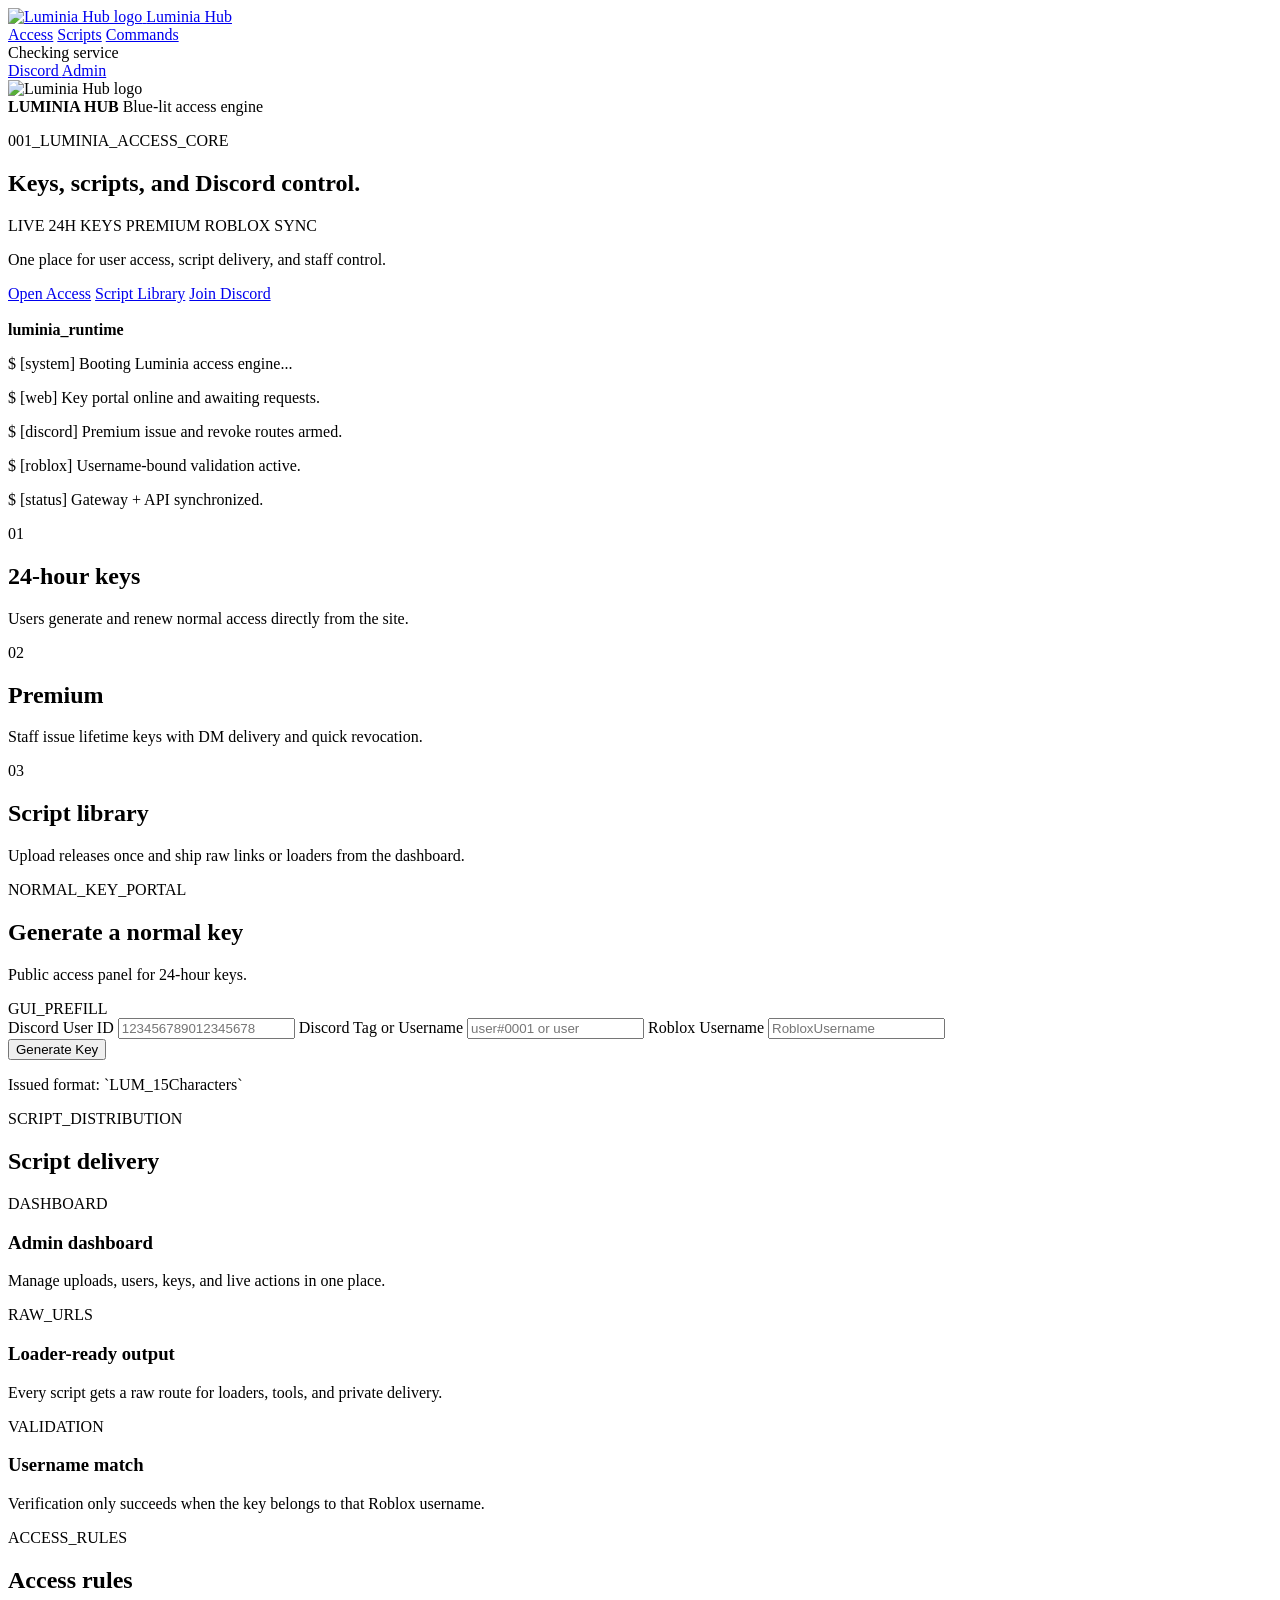
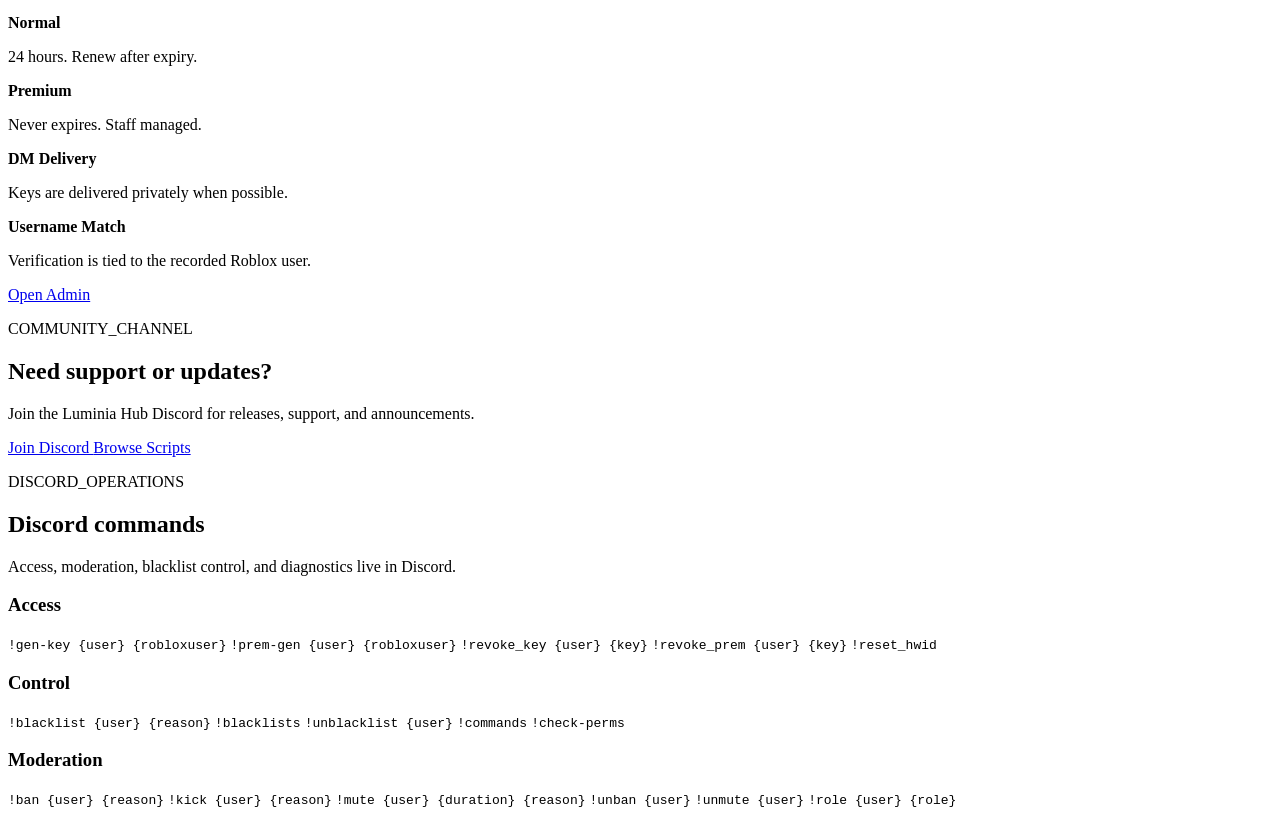
==== commit 140d4710: "Polish site layout and organize admin dashboard" ====
--- a/public/index.html
+++ b/public/index.html
@@ -31,9 +31,9 @@
         </a>
 
         <nav class="topnav">
-          <a href="#access">01_ACCESS</a>
-          <a href="/scripts">02_SCRIPTS</a>
-          <a href="#commands">03_COMMANDS</a>
+          <a href="#access">Access</a>
+          <a href="/scripts">Scripts</a>
+          <a href="#commands">Commands</a>
         </nav>
 
         <div class="topbar-actions">
@@ -59,30 +59,29 @@
               </div>
             </div>
             <p class="eyebrow">001_LUMINIA_ACCESS_CORE</p>
-            <h1>Luminia Hub access, scripts, and Discord control.</h1>
+            <h1>Keys, scripts, and Discord control.</h1>
 
             <div class="hero-meta">
-              <span class="meta-live">LIVE_STACK</span>
-              <span>24H_KEYS</span>
-              <span>LIFETIME_PREMIUM</span>
-              <span>ROBLOX_VALIDATION</span>
+              <span class="meta-live">LIVE</span>
+              <span>24H KEYS</span>
+              <span>PREMIUM</span>
+              <span>ROBLOX SYNC</span>
             </div>
 
             <p class="hero-paragraph">
-              The Luminia stack connects your public key portal, Railway API, Roblox verification GUI, and Discord
-              operations into one access system built for fast issuance, private delivery, and clean revocation.
+              One place for user access, script delivery, and staff control.
             </p>
 
             <div class="hero-actions">
-              <a class="primary-button" href="#access">OPEN_ACCESS_PANEL</a>
-              <a class="secondary-button" href="/scripts">VIEW_SCRIPT_LIBRARY</a>
+              <a class="primary-button" href="#access">Open Access</a>
+              <a class="secondary-button" href="/scripts">Script Library</a>
               <a
                 class="secondary-button"
                 href="https://discord.gg/vFdWTQ3uKC"
                 target="_blank"
                 rel="noreferrer"
               >
-                JOIN_DISCORD
+                Join Discord
               </a>
             </div>
           </div>
@@ -126,30 +125,27 @@
         <section class="feature-strip">
           <article class="feature-card" data-reveal>
             <span>01</span>
-            <h2>Normal access</h2>
-            <p>Users generate or renew a normal key from the site and reuse it until the 24-hour window ends.</p>
+            <h2>24-hour keys</h2>
+            <p>Users generate and renew normal access directly from the site.</p>
           </article>
           <article class="feature-card" data-reveal>
             <span>02</span>
-            <h2>Premium access</h2>
-            <p>Staff issue permanent premium keys through Discord with private DM delivery and revocation notices.</p>
+            <h2>Premium</h2>
+            <p>Staff issue lifetime keys with DM delivery and quick revocation.</p>
           </article>
           <article class="feature-card" data-reveal>
             <span>03</span>
-            <h2>Script ops</h2>
-            <p>Admins upload versioned scripts in the dashboard and get raw URLs ready for loaders or Roblox tooling.</p>
+            <h2>Script library</h2>
+            <p>Upload releases once and ship raw links or loaders from the dashboard.</p>
           </article>
         </section>
 
         <section id="access" class="content-grid">
           <section class="panel access-panel" data-reveal>
-            <div class="panel-head">
-              <p class="eyebrow">NORMAL_KEY_PORTAL</p>
-              <h2>Generate or renew a user key</h2>
-              <p>
-                This page is the public-facing panel for normal access. Premium access, script uploads, and direct
-                operational control live inside the dashboard and Discord.
-              </p>
+              <div class="panel-head">
+                <p class="eyebrow">NORMAL_KEY_PORTAL</p>
+              <h2>Generate a normal key</h2>
+              <p>Public access panel for 24-hour keys.</p>
             </div>
 
             <div id="prefill-banner" class="prefill-banner hidden">
@@ -172,7 +168,7 @@
               </label>
 
               <div class="form-actions">
-                <button id="generate-button" type="submit">GENERATE_KEY</button>
+                <button id="generate-button" type="submit">Generate Key</button>
                 <p class="form-note">Issued format: `LUM_15Characters`</p>
               </div>
             </form>
@@ -184,24 +180,24 @@
             <section id="distribution" class="panel" data-reveal>
               <div class="panel-head">
                 <p class="eyebrow">SCRIPT_DISTRIBUTION</p>
-                <h2>Admin upload pipeline</h2>
+                <h2>Script delivery</h2>
               </div>
 
               <div class="distribution-list">
                 <article>
                   <span class="distribution-tag">DASHBOARD</span>
-                  <h3>Secure admin login</h3>
-                <p>The `/admin` panel lets approved accounts upload, edit, delete, and copy raw script links.</p>
+                  <h3>Admin dashboard</h3>
+                <p>Manage uploads, users, keys, and live actions in one place.</p>
               </article>
               <article>
                 <span class="distribution-tag">RAW_URLS</span>
-                <h3>Instant script endpoints</h3>
-                  <p>Each saved script gets a raw API route you can plug into loaders, tools, and internal delivery.</p>
+                <h3>Loader-ready output</h3>
+                  <p>Every script gets a raw route for loaders, tools, and private delivery.</p>
                 </article>
                 <article>
                   <span class="distribution-tag">VALIDATION</span>
-                  <h3>Roblox key gating</h3>
-                  <p>The GUI only unlocks if the submitted key is active and belongs to that exact Roblox username.</p>
+                  <h3>Username match</h3>
+                  <p>Verification only succeeds when the key belongs to that Roblox username.</p>
                 </article>
               </div>
             </section>
@@ -209,30 +205,30 @@
             <section class="panel" data-reveal>
               <div class="panel-head">
                 <p class="eyebrow">ACCESS_RULES</p>
-                <h2>Rule set</h2>
+                <h2>Access rules</h2>
               </div>
 
               <div class="rule-grid">
                 <article>
                   <strong>Normal</strong>
-                  <p>24-hour lifetime. Reuse while active, regenerate after expiry.</p>
+                  <p>24 hours. Renew after expiry.</p>
                 </article>
                 <article>
                   <strong>Premium</strong>
-                  <p>Never expires. Issued and revoked by staff through Discord.</p>
+                  <p>Never expires. Staff managed.</p>
                 </article>
                 <article>
                   <strong>DM Delivery</strong>
-                  <p>Sensitive keys are sent privately instead of being exposed in public channels.</p>
+                  <p>Keys are delivered privately when possible.</p>
                 </article>
                 <article>
                   <strong>Username Match</strong>
-                  <p>Validation succeeds only when the Roblox username matches the one recorded with the key.</p>
+                  <p>Verification is tied to the recorded Roblox user.</p>
                 </article>
               </div>
 
               <div class="form-actions">
-                <a class="secondary-button" href="/admin">OPEN_ADMIN_DASHBOARD</a>
+                <a class="secondary-button" href="/admin">Open Admin</a>
               </div>
             </section>
           </div>
@@ -241,26 +237,23 @@
         <section class="panel community-panel" data-reveal>
           <div class="community-copy">
             <p class="eyebrow">COMMUNITY_CHANNEL</p>
-            <h2>Need updates, support, or script drops?</h2>
-            <p>
-              Join the official Luminia Hub Discord to get announcements, talk with staff, and keep up with new
-              releases from the library.
-            </p>
+            <h2>Need support or updates?</h2>
+            <p>Join the Luminia Hub Discord for releases, support, and announcements.</p>
           </div>
 
           <div class="community-actions">
             <a class="primary-button" href="https://discord.gg/vFdWTQ3uKC" target="_blank" rel="noreferrer">
-              JOIN_THE_DISCORD
+              Join Discord
             </a>
-            <a class="secondary-button" href="/scripts">BROWSE_SCRIPTS</a>
+            <a class="secondary-button" href="/scripts">Browse Scripts</a>
           </div>
         </section>
 
         <section id="commands" class="panel command-panel" data-reveal>
           <div class="panel-head">
             <p class="eyebrow">DISCORD_OPERATIONS</p>
-            <h2>Command surface</h2>
-            <p>Moderation, premium access, blacklist control, HWID reset, and diagnostics all live inside Discord.</p>
+            <h2>Discord commands</h2>
+            <p>Access, moderation, blacklist control, and diagnostics live in Discord.</p>
           </div>
 
           <div class="command-grid">
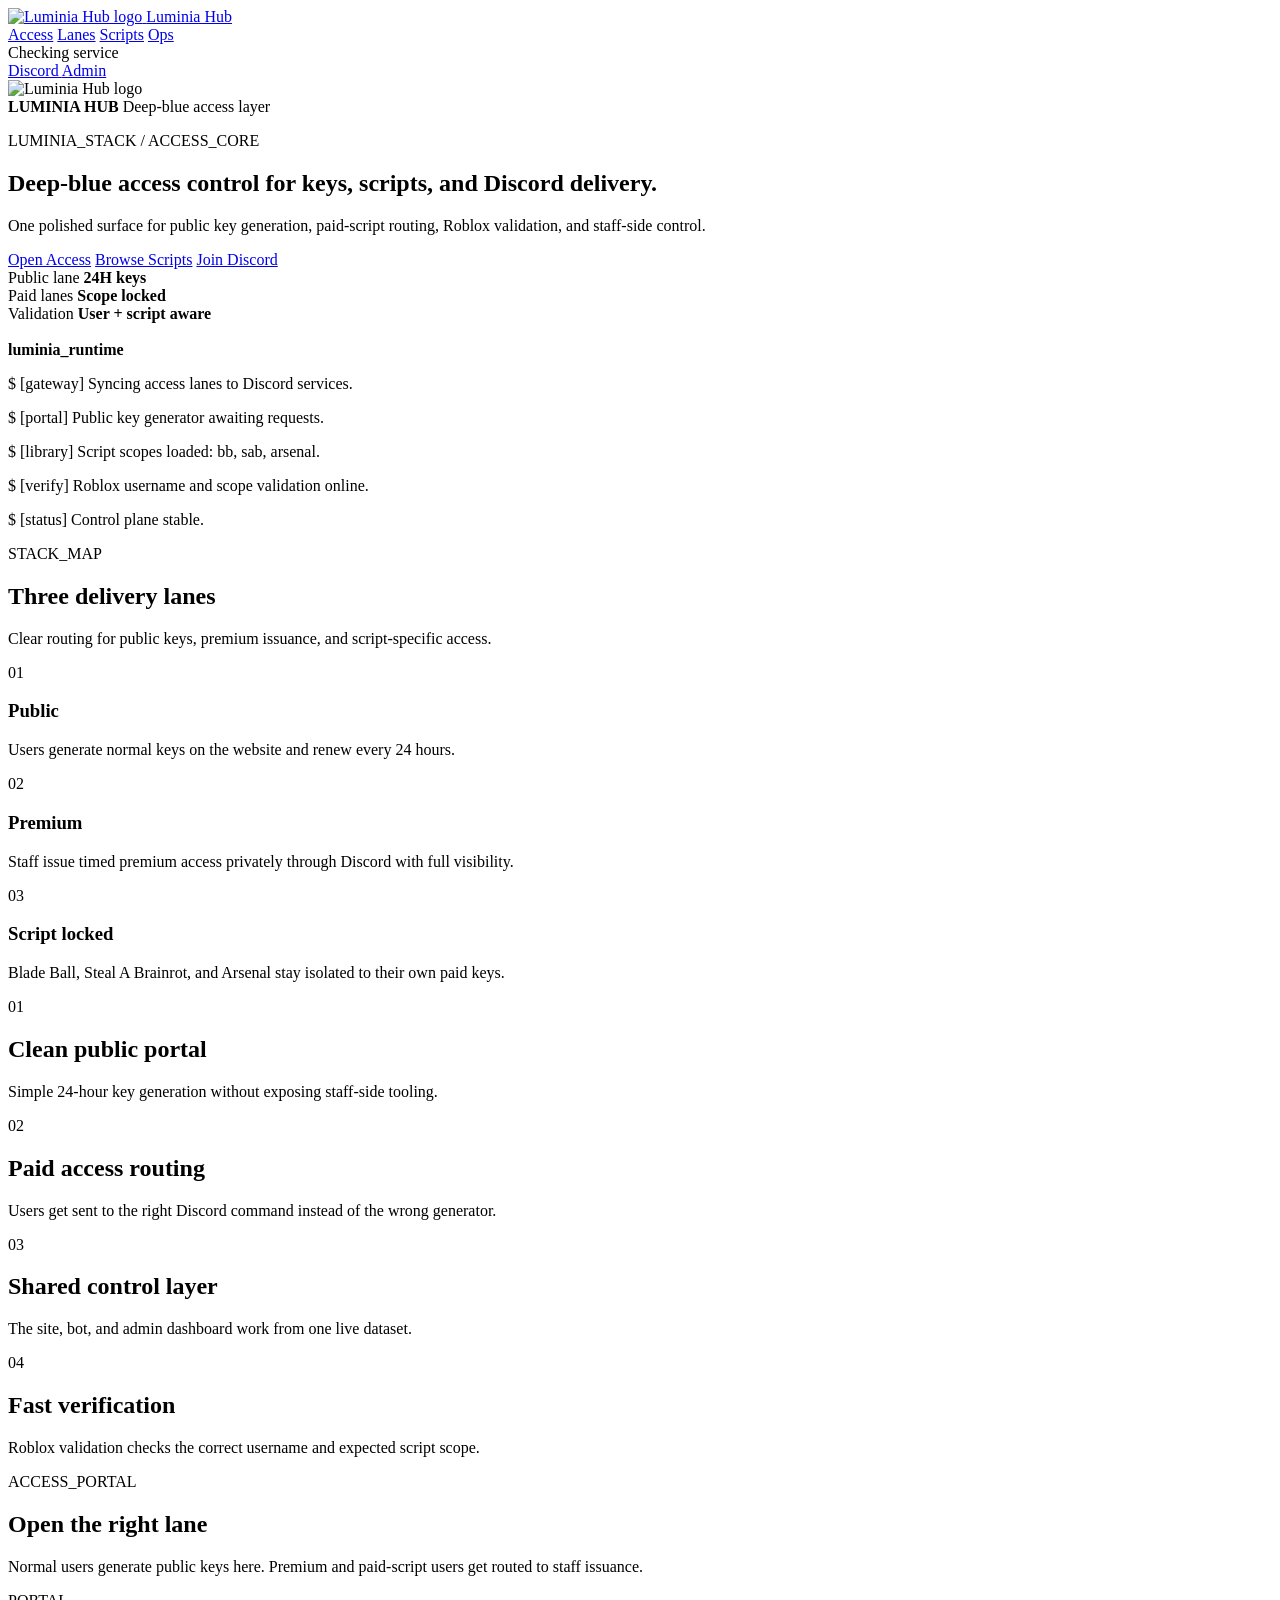
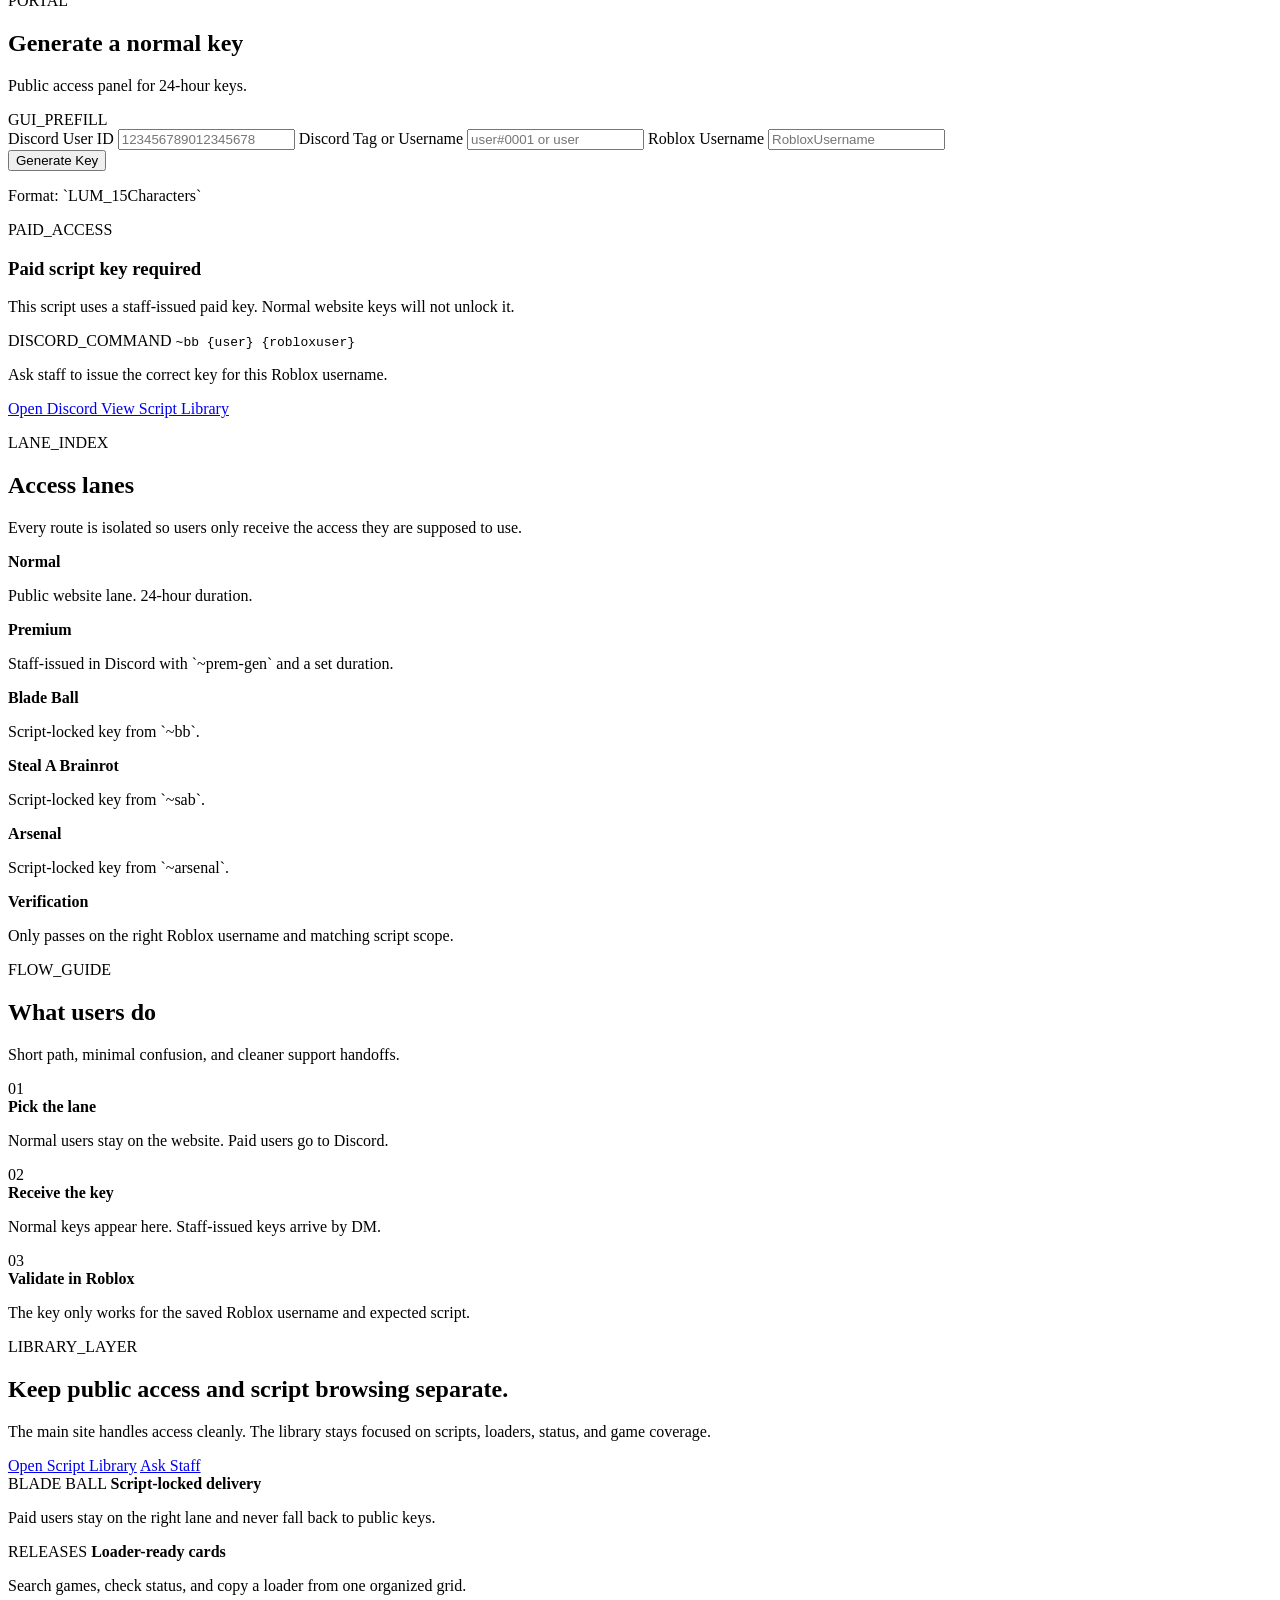
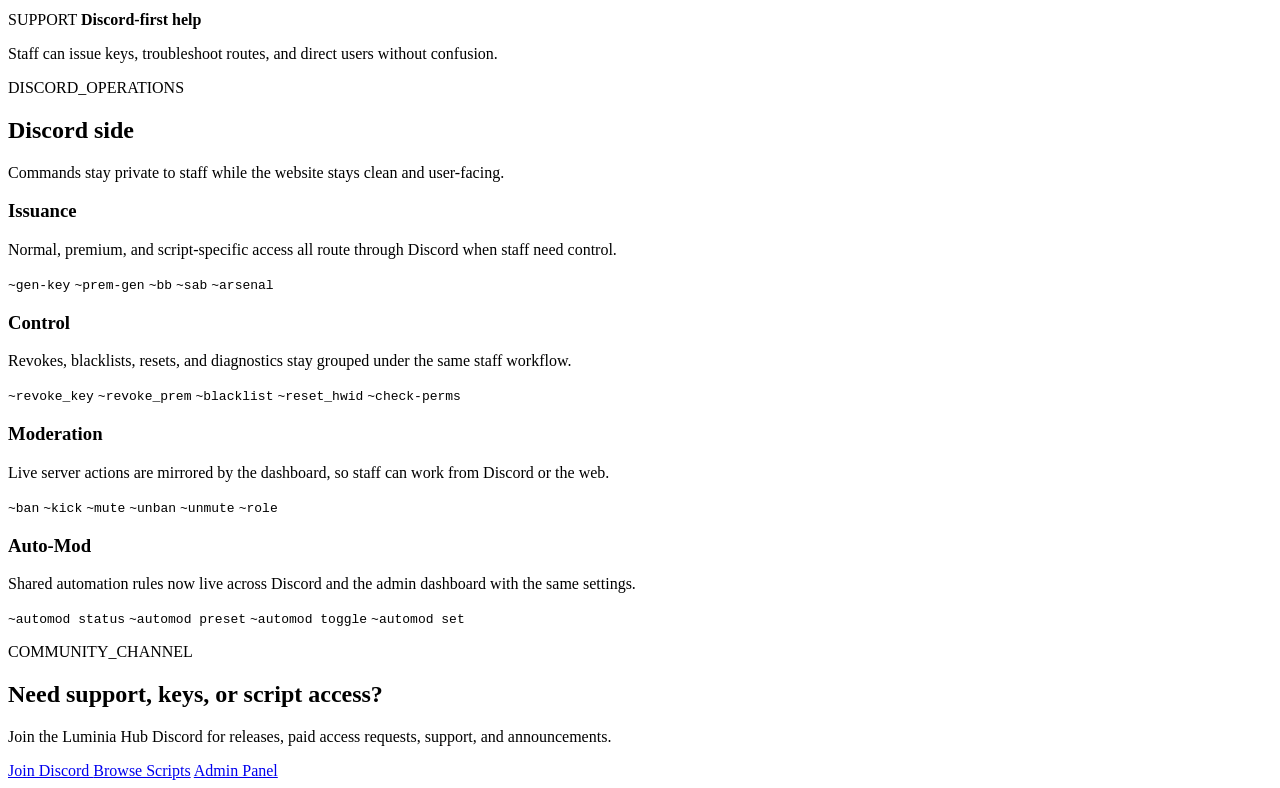
==== commit f7b6a771: "Overhaul public website design" ====
--- a/public/index.html
+++ b/public/index.html
@@ -6,7 +6,7 @@
     <title>Luminia Hub</title>
     <meta
       name="description"
-      content="Luminia Hub is the blue-lit access engine for web keys, Discord administration, and Roblox validation."
+      content="Luminia Hub is the deep-blue access layer for public keys, script delivery, Roblox validation, and Discord staff operations."
     />
     <link rel="preconnect" href="https://fonts.googleapis.com" />
     <link rel="preconnect" href="https://fonts.gstatic.com" crossorigin />
@@ -21,6 +21,7 @@
   <body>
     <div class="grid-overlay"></div>
     <div class="blue-glow glow-left"></div>
+    <div class="blue-glow glow-top"></div>
     <div class="blue-glow glow-right"></div>
 
     <div class="page-shell">
@@ -32,8 +33,9 @@
 
         <nav class="topnav">
           <a href="#access">Access</a>
+          <a href="#lanes">Lanes</a>
           <a href="/scripts">Scripts</a>
-          <a href="#commands">Commands</a>
+          <a href="#operations">Ops</a>
         </nav>
 
         <div class="topbar-actions">
@@ -48,33 +50,27 @@
         </div>
       </header>
 
-      <main>
+      <main class="site-main">
         <section class="hero-grid">
           <div class="hero-copy" data-reveal>
             <div class="hero-brand-panel">
               <img class="hero-brand-logo" src="/assets/luminia-logo.png" alt="Luminia Hub logo" />
               <div>
                 <strong>LUMINIA HUB</strong>
-                <span>Blue-lit access engine</span>
+                <span>Deep-blue access layer</span>
               </div>
             </div>
-            <p class="eyebrow">001_LUMINIA_ACCESS_CORE</p>
-            <h1>Keys, scripts, and Discord control.</h1>
-
-            <div class="hero-meta">
-              <span class="meta-live">LIVE</span>
-              <span>24H KEYS</span>
-              <span>PREMIUM</span>
-              <span>ROBLOX SYNC</span>
-            </div>
-
+
+            <p class="eyebrow">LUMINIA_STACK / ACCESS_CORE</p>
+            <h1>Deep-blue access control for keys, scripts, and Discord delivery.</h1>
             <p class="hero-paragraph">
-              One place for user access, script delivery, and staff control.
+              One polished surface for public key generation, paid-script routing, Roblox validation, and staff-side
+              control.
             </p>
 
             <div class="hero-actions">
               <a class="primary-button" href="#access">Open Access</a>
-              <a class="secondary-button" href="/scripts">Script Library</a>
+              <a class="secondary-button" href="/scripts">Browse Scripts</a>
               <a
                 class="secondary-button"
                 href="https://discord.gg/vFdWTQ3uKC"
@@ -84,161 +80,359 @@
                 Join Discord
               </a>
             </div>
-          </div>
-
-          <aside class="hero-terminal" data-reveal>
-            <div class="terminal-window">
-              <img class="terminal-watermark" src="/assets/luminia-logo.png" alt="" aria-hidden="true" />
-              <div class="terminal-topbar">
-                <span class="terminal-dot"></span>
-                <span class="terminal-dot"></span>
-                <span class="terminal-dot"></span>
-                <strong>luminia_runtime</strong>
-              </div>
-
-              <div class="terminal-body" id="terminal-body">
-                <p data-terminal-line data-text="$ [system] Booting Luminia access engine...">
-                  $ [system] Booting Luminia access engine...
-                </p>
-                <p data-terminal-line data-text="$ [web] Key portal online and awaiting requests.">
-                  $ [web] Key portal online and awaiting requests.
-                </p>
-                <p data-terminal-line data-text="$ [discord] Premium issue and revoke routes armed.">
-                  $ [discord] Premium issue and revoke routes armed.
-                </p>
-                <p data-terminal-line data-text="$ [roblox] Username-bound validation active.">
-                  $ [roblox] Username-bound validation active.
-                </p>
-                <p
-                  class="terminal-success"
-                  data-terminal-line
-                  data-text="$ [status] Gateway + API synchronized."
+
+            <div class="hero-stat-grid">
+              <article class="hero-stat-card">
+                <span>Public lane</span>
+                <strong>24H keys</strong>
+              </article>
+              <article class="hero-stat-card">
+                <span>Paid lanes</span>
+                <strong>Scope locked</strong>
+              </article>
+              <article class="hero-stat-card">
+                <span>Validation</span>
+                <strong>User + script aware</strong>
+              </article>
+            </div>
+          </div>
+
+          <div class="hero-stack">
+            <aside class="panel terminal-panel" data-reveal>
+              <div class="terminal-window">
+                <img class="terminal-watermark" src="/assets/luminia-logo.png" alt="" aria-hidden="true" />
+                <div class="terminal-topbar">
+                  <span class="terminal-dot"></span>
+                  <span class="terminal-dot"></span>
+                  <span class="terminal-dot"></span>
+                  <strong>luminia_runtime</strong>
+                </div>
+
+                <div class="terminal-body" id="terminal-body">
+                  <p data-terminal-line data-text="$ [gateway] Syncing access lanes to Discord services.">
+                    $ [gateway] Syncing access lanes to Discord services.
+                  </p>
+                  <p data-terminal-line data-text="$ [portal] Public key generator awaiting requests.">
+                    $ [portal] Public key generator awaiting requests.
+                  </p>
+                  <p data-terminal-line data-text="$ [library] Script scopes loaded: bb, sab, arsenal.">
+                    $ [library] Script scopes loaded: bb, sab, arsenal.
+                  </p>
+                  <p data-terminal-line data-text="$ [verify] Roblox username and scope validation online.">
+                    $ [verify] Roblox username and scope validation online.
+                  </p>
+                  <p class="terminal-success" data-terminal-line data-text="$ [status] Control plane stable.">
+                    $ [status] Control plane stable.
+                  </p>
+                  <div class="terminal-cursor" aria-hidden="true"></div>
+                </div>
+              </div>
+            </aside>
+
+            <section class="panel stack-panel" data-reveal>
+              <div class="panel-head">
+                <p class="eyebrow">STACK_MAP</p>
+                <h2>Three delivery lanes</h2>
+                <p>Clear routing for public keys, premium issuance, and script-specific access.</p>
+              </div>
+
+              <div class="route-list">
+                <article class="route-card">
+                  <span class="route-tag">01</span>
+                  <h3>Public</h3>
+                  <p>Users generate normal keys on the website and renew every 24 hours.</p>
+                </article>
+                <article class="route-card">
+                  <span class="route-tag">02</span>
+                  <h3>Premium</h3>
+                  <p>Staff issue timed premium access privately through Discord with full visibility.</p>
+                </article>
+                <article class="route-card">
+                  <span class="route-tag">03</span>
+                  <h3>Script locked</h3>
+                  <p>Blade Ball, Steal A Brainrot, and Arsenal stay isolated to their own paid keys.</p>
+                </article>
+              </div>
+            </section>
+          </div>
+        </section>
+
+        <section class="overview-band">
+          <article class="overview-card" data-reveal>
+            <span class="overview-index">01</span>
+            <h2>Clean public portal</h2>
+            <p>Simple 24-hour key generation without exposing staff-side tooling.</p>
+          </article>
+          <article class="overview-card" data-reveal>
+            <span class="overview-index">02</span>
+            <h2>Paid access routing</h2>
+            <p>Users get sent to the right Discord command instead of the wrong generator.</p>
+          </article>
+          <article class="overview-card" data-reveal>
+            <span class="overview-index">03</span>
+            <h2>Shared control layer</h2>
+            <p>The site, bot, and admin dashboard work from one live dataset.</p>
+          </article>
+          <article class="overview-card" data-reveal>
+            <span class="overview-index">04</span>
+            <h2>Fast verification</h2>
+            <p>Roblox validation checks the correct username and expected script scope.</p>
+          </article>
+        </section>
+
+        <section id="access" class="section-shell">
+          <div class="section-head" data-reveal>
+            <p class="eyebrow">ACCESS_PORTAL</p>
+            <h2>Open the right lane</h2>
+            <p>Normal users generate public keys here. Premium and paid-script users get routed to staff issuance.</p>
+          </div>
+
+          <div class="access-grid">
+            <section class="panel access-panel" data-reveal>
+              <div class="panel-head compact-head">
+                <div>
+                  <p class="eyebrow">PORTAL</p>
+                  <h2 id="access-panel-title">Generate a normal key</h2>
+                </div>
+                <p id="access-panel-copy">Public access panel for 24-hour keys.</p>
+              </div>
+
+              <div id="prefill-banner" class="prefill-banner hidden">
+                <span class="prefill-tag">GUI_PREFILL</span>
+                <span id="prefill-copy"></span>
+              </div>
+
+              <div id="normal-access-view">
+                <form id="key-form" class="access-form">
+                  <label>
+                    <span>Discord User ID</span>
+                    <input id="discordUserId" name="discordUserId" placeholder="123456789012345678" required />
+                  </label>
+                  <label>
+                    <span>Discord Tag or Username</span>
+                    <input id="discordTag" name="discordTag" placeholder="user#0001 or user" required />
+                  </label>
+                  <label>
+                    <span>Roblox Username</span>
+                    <input id="robloxUser" name="robloxUser" placeholder="RobloxUsername" required />
+                  </label>
+
+                  <div class="form-actions">
+                    <button id="generate-button" type="submit">Generate Key</button>
+                    <p class="form-note">Format: `LUM_15Characters`</p>
+                  </div>
+                </form>
+
+                <div id="result" class="result-card hidden"></div>
+              </div>
+
+              <div id="paid-access-view" class="paid-access-view hidden">
+                <div class="lane-callout-grid">
+                  <article class="lane-callout">
+                    <span class="distribution-tag">PAID_ACCESS</span>
+                    <h3 id="paid-access-title">Paid script key required</h3>
+                    <p id="paid-access-description">
+                      This script uses a staff-issued paid key. Normal website keys will not unlock it.
+                    </p>
+                  </article>
+
+                  <article class="lane-callout">
+                    <span class="distribution-tag">DISCORD_COMMAND</span>
+                    <code id="paid-access-command">~bb {user} {robloxuser}</code>
+                    <p id="paid-access-command-copy">Ask staff to issue the correct key for this Roblox username.</p>
+                  </article>
+                </div>
+
+                <div class="form-actions">
+                  <a
+                    class="primary-button"
+                    href="https://discord.gg/vFdWTQ3uKC"
+                    target="_blank"
+                    rel="noreferrer"
+                  >
+                    Open Discord
+                  </a>
+                  <a class="secondary-button" href="/scripts">View Script Library</a>
+                </div>
+              </div>
+            </section>
+
+            <aside class="sidebar-stack">
+              <section id="lanes" class="panel" data-reveal>
+                <div class="panel-head">
+                  <p class="eyebrow">LANE_INDEX</p>
+                  <h2>Access lanes</h2>
+                  <p>Every route is isolated so users only receive the access they are supposed to use.</p>
+                </div>
+
+                <div class="lane-grid">
+                  <article>
+                    <strong>Normal</strong>
+                    <p>Public website lane. 24-hour duration.</p>
+                  </article>
+                  <article>
+                    <strong>Premium</strong>
+                    <p>Staff-issued in Discord with `~prem-gen` and a set duration.</p>
+                  </article>
+                  <article>
+                    <strong>Blade Ball</strong>
+                    <p>Script-locked key from `~bb`.</p>
+                  </article>
+                  <article>
+                    <strong>Steal A Brainrot</strong>
+                    <p>Script-locked key from `~sab`.</p>
+                  </article>
+                  <article>
+                    <strong>Arsenal</strong>
+                    <p>Script-locked key from `~arsenal`.</p>
+                  </article>
+                  <article>
+                    <strong>Verification</strong>
+                    <p>Only passes on the right Roblox username and matching script scope.</p>
+                  </article>
+                </div>
+              </section>
+
+              <section class="panel" data-reveal>
+                <div class="panel-head">
+                  <p class="eyebrow">FLOW_GUIDE</p>
+                  <h2>What users do</h2>
+                  <p>Short path, minimal confusion, and cleaner support handoffs.</p>
+                </div>
+
+                <div class="flow-list">
+                  <article>
+                    <span>01</span>
+                    <div>
+                      <strong>Pick the lane</strong>
+                      <p>Normal users stay on the website. Paid users go to Discord.</p>
+                    </div>
+                  </article>
+                  <article>
+                    <span>02</span>
+                    <div>
+                      <strong>Receive the key</strong>
+                      <p>Normal keys appear here. Staff-issued keys arrive by DM.</p>
+                    </div>
+                  </article>
+                  <article>
+                    <span>03</span>
+                    <div>
+                      <strong>Validate in Roblox</strong>
+                      <p>The key only works for the saved Roblox username and expected script.</p>
+                    </div>
+                  </article>
+                </div>
+              </section>
+            </aside>
+          </div>
+        </section>
+
+        <section class="section-shell">
+          <div class="library-preview panel" data-reveal>
+            <div class="library-preview-copy">
+              <p class="eyebrow">LIBRARY_LAYER</p>
+              <h2>Keep public access and script browsing separate.</h2>
+              <p>
+                The main site handles access cleanly. The library stays focused on scripts, loaders, status, and game
+                coverage.
+              </p>
+              <div class="hero-actions compact-actions">
+                <a class="primary-button" href="/scripts">Open Script Library</a>
+                <a
+                  class="secondary-button"
+                  href="https://discord.gg/vFdWTQ3uKC"
+                  target="_blank"
+                  rel="noreferrer"
                 >
-                  $ [status] Gateway + API synchronized.
-                </p>
-                <div class="terminal-cursor" aria-hidden="true"></div>
+                  Ask Staff
+                </a>
               </div>
             </div>
-          </aside>
-        </section>
-
-        <section class="feature-strip">
-          <article class="feature-card" data-reveal>
-            <span>01</span>
-            <h2>24-hour keys</h2>
-            <p>Users generate and renew normal access directly from the site.</p>
-          </article>
-          <article class="feature-card" data-reveal>
-            <span>02</span>
-            <h2>Premium</h2>
-            <p>Staff issue lifetime keys with DM delivery and quick revocation.</p>
-          </article>
-          <article class="feature-card" data-reveal>
-            <span>03</span>
-            <h2>Script library</h2>
-            <p>Upload releases once and ship raw links or loaders from the dashboard.</p>
-          </article>
-        </section>
-
-        <section id="access" class="content-grid">
-          <section class="panel access-panel" data-reveal>
-              <div class="panel-head">
-                <p class="eyebrow">NORMAL_KEY_PORTAL</p>
-              <h2>Generate a normal key</h2>
-              <p>Public access panel for 24-hour keys.</p>
+
+            <div class="preview-card-grid">
+              <article class="preview-card">
+                <span class="distribution-tag">BLADE BALL</span>
+                <strong>Script-locked delivery</strong>
+                <p>Paid users stay on the right lane and never fall back to public keys.</p>
+              </article>
+              <article class="preview-card">
+                <span class="distribution-tag">RELEASES</span>
+                <strong>Loader-ready cards</strong>
+                <p>Search games, check status, and copy a loader from one organized grid.</p>
+              </article>
+              <article class="preview-card">
+                <span class="distribution-tag">SUPPORT</span>
+                <strong>Discord-first help</strong>
+                <p>Staff can issue keys, troubleshoot routes, and direct users without confusion.</p>
+              </article>
             </div>
-
-            <div id="prefill-banner" class="prefill-banner hidden">
-              <span class="prefill-tag">GUI_PREFILL</span>
-              <span id="prefill-copy"></span>
-            </div>
-
-            <form id="key-form" class="access-form">
-              <label>
-                <span>Discord User ID</span>
-                <input id="discordUserId" name="discordUserId" placeholder="123456789012345678" required />
-              </label>
-              <label>
-                <span>Discord Tag or Username</span>
-                <input id="discordTag" name="discordTag" placeholder="user#0001 or user" required />
-              </label>
-              <label>
-                <span>Roblox Username</span>
-                <input id="robloxUser" name="robloxUser" placeholder="RobloxUsername" required />
-              </label>
-
-              <div class="form-actions">
-                <button id="generate-button" type="submit">Generate Key</button>
-                <p class="form-note">Issued format: `LUM_15Characters`</p>
-              </div>
-            </form>
-
-            <div id="result" class="result-card hidden"></div>
-          </section>
-
-          <div class="stacked-panels">
-            <section id="distribution" class="panel" data-reveal>
-              <div class="panel-head">
-                <p class="eyebrow">SCRIPT_DISTRIBUTION</p>
-                <h2>Script delivery</h2>
-              </div>
-
-              <div class="distribution-list">
-                <article>
-                  <span class="distribution-tag">DASHBOARD</span>
-                  <h3>Admin dashboard</h3>
-                <p>Manage uploads, users, keys, and live actions in one place.</p>
-              </article>
-              <article>
-                <span class="distribution-tag">RAW_URLS</span>
-                <h3>Loader-ready output</h3>
-                  <p>Every script gets a raw route for loaders, tools, and private delivery.</p>
-                </article>
-                <article>
-                  <span class="distribution-tag">VALIDATION</span>
-                  <h3>Username match</h3>
-                  <p>Verification only succeeds when the key belongs to that Roblox username.</p>
-                </article>
-              </div>
-            </section>
-
-            <section class="panel" data-reveal>
-              <div class="panel-head">
-                <p class="eyebrow">ACCESS_RULES</p>
-                <h2>Access rules</h2>
-              </div>
-
-              <div class="rule-grid">
-                <article>
-                  <strong>Normal</strong>
-                  <p>24 hours. Renew after expiry.</p>
-                </article>
-                <article>
-                  <strong>Premium</strong>
-                  <p>Never expires. Staff managed.</p>
-                </article>
-                <article>
-                  <strong>DM Delivery</strong>
-                  <p>Keys are delivered privately when possible.</p>
-                </article>
-                <article>
-                  <strong>Username Match</strong>
-                  <p>Verification is tied to the recorded Roblox user.</p>
-                </article>
-              </div>
-
-              <div class="form-actions">
-                <a class="secondary-button" href="/admin">Open Admin</a>
-              </div>
-            </section>
-          </div>
-        </section>
-
-        <section class="panel community-panel" data-reveal>
+          </div>
+        </section>
+
+        <section id="operations" class="section-shell">
+          <div class="section-head" data-reveal>
+            <p class="eyebrow">DISCORD_OPERATIONS</p>
+            <h2>Discord side</h2>
+            <p>Commands stay private to staff while the website stays clean and user-facing.</p>
+          </div>
+
+          <div class="command-grid">
+            <article class="command-block" data-reveal>
+              <h3>Issuance</h3>
+              <p>Normal, premium, and script-specific access all route through Discord when staff need control.</p>
+              <div class="command-pill-row">
+                <code>~gen-key</code>
+                <code>~prem-gen</code>
+                <code>~bb</code>
+                <code>~sab</code>
+                <code>~arsenal</code>
+              </div>
+            </article>
+
+            <article class="command-block" data-reveal>
+              <h3>Control</h3>
+              <p>Revokes, blacklists, resets, and diagnostics stay grouped under the same staff workflow.</p>
+              <div class="command-pill-row">
+                <code>~revoke_key</code>
+                <code>~revoke_prem</code>
+                <code>~blacklist</code>
+                <code>~reset_hwid</code>
+                <code>~check-perms</code>
+              </div>
+            </article>
+
+            <article class="command-block" data-reveal>
+              <h3>Moderation</h3>
+              <p>Live server actions are mirrored by the dashboard, so staff can work from Discord or the web.</p>
+              <div class="command-pill-row">
+                <code>~ban</code>
+                <code>~kick</code>
+                <code>~mute</code>
+                <code>~unban</code>
+                <code>~unmute</code>
+                <code>~role</code>
+              </div>
+            </article>
+
+            <article class="command-block" data-reveal>
+              <h3>Auto-Mod</h3>
+              <p>Shared automation rules now live across Discord and the admin dashboard with the same settings.</p>
+              <div class="command-pill-row">
+                <code>~automod status</code>
+                <code>~automod preset</code>
+                <code>~automod toggle</code>
+                <code>~automod set</code>
+              </div>
+            </article>
+          </div>
+        </section>
+
+        <section class="panel community-band" data-reveal>
           <div class="community-copy">
             <p class="eyebrow">COMMUNITY_CHANNEL</p>
-            <h2>Need support or updates?</h2>
-            <p>Join the Luminia Hub Discord for releases, support, and announcements.</p>
+            <h2>Need support, keys, or script access?</h2>
+            <p>Join the Luminia Hub Discord for releases, paid access requests, support, and announcements.</p>
           </div>
 
           <div class="community-actions">
@@ -246,44 +440,7 @@
               Join Discord
             </a>
             <a class="secondary-button" href="/scripts">Browse Scripts</a>
-          </div>
-        </section>
-
-        <section id="commands" class="panel command-panel" data-reveal>
-          <div class="panel-head">
-            <p class="eyebrow">DISCORD_OPERATIONS</p>
-            <h2>Discord commands</h2>
-            <p>Access, moderation, blacklist control, and diagnostics live in Discord.</p>
-          </div>
-
-          <div class="command-grid">
-            <article class="command-block" data-reveal>
-              <h3>Access</h3>
-              <code>!gen-key {user} {robloxuser}</code>
-              <code>!prem-gen {user} {robloxuser}</code>
-              <code>!revoke_key {user} {key}</code>
-              <code>!revoke_prem {user} {key}</code>
-              <code>!reset_hwid</code>
-            </article>
-
-            <article class="command-block" data-reveal>
-              <h3>Control</h3>
-              <code>!blacklist {user} {reason}</code>
-              <code>!blacklists</code>
-              <code>!unblacklist {user}</code>
-              <code>!commands</code>
-              <code>!check-perms</code>
-            </article>
-
-            <article class="command-block" data-reveal>
-              <h3>Moderation</h3>
-              <code>!ban {user} {reason}</code>
-              <code>!kick {user} {reason}</code>
-              <code>!mute {user} {duration} {reason}</code>
-              <code>!unban {user}</code>
-              <code>!unmute {user}</code>
-              <code>!role {user} {role}</code>
-            </article>
+            <a class="secondary-button" href="/admin">Admin Panel</a>
           </div>
         </section>
       </main>
